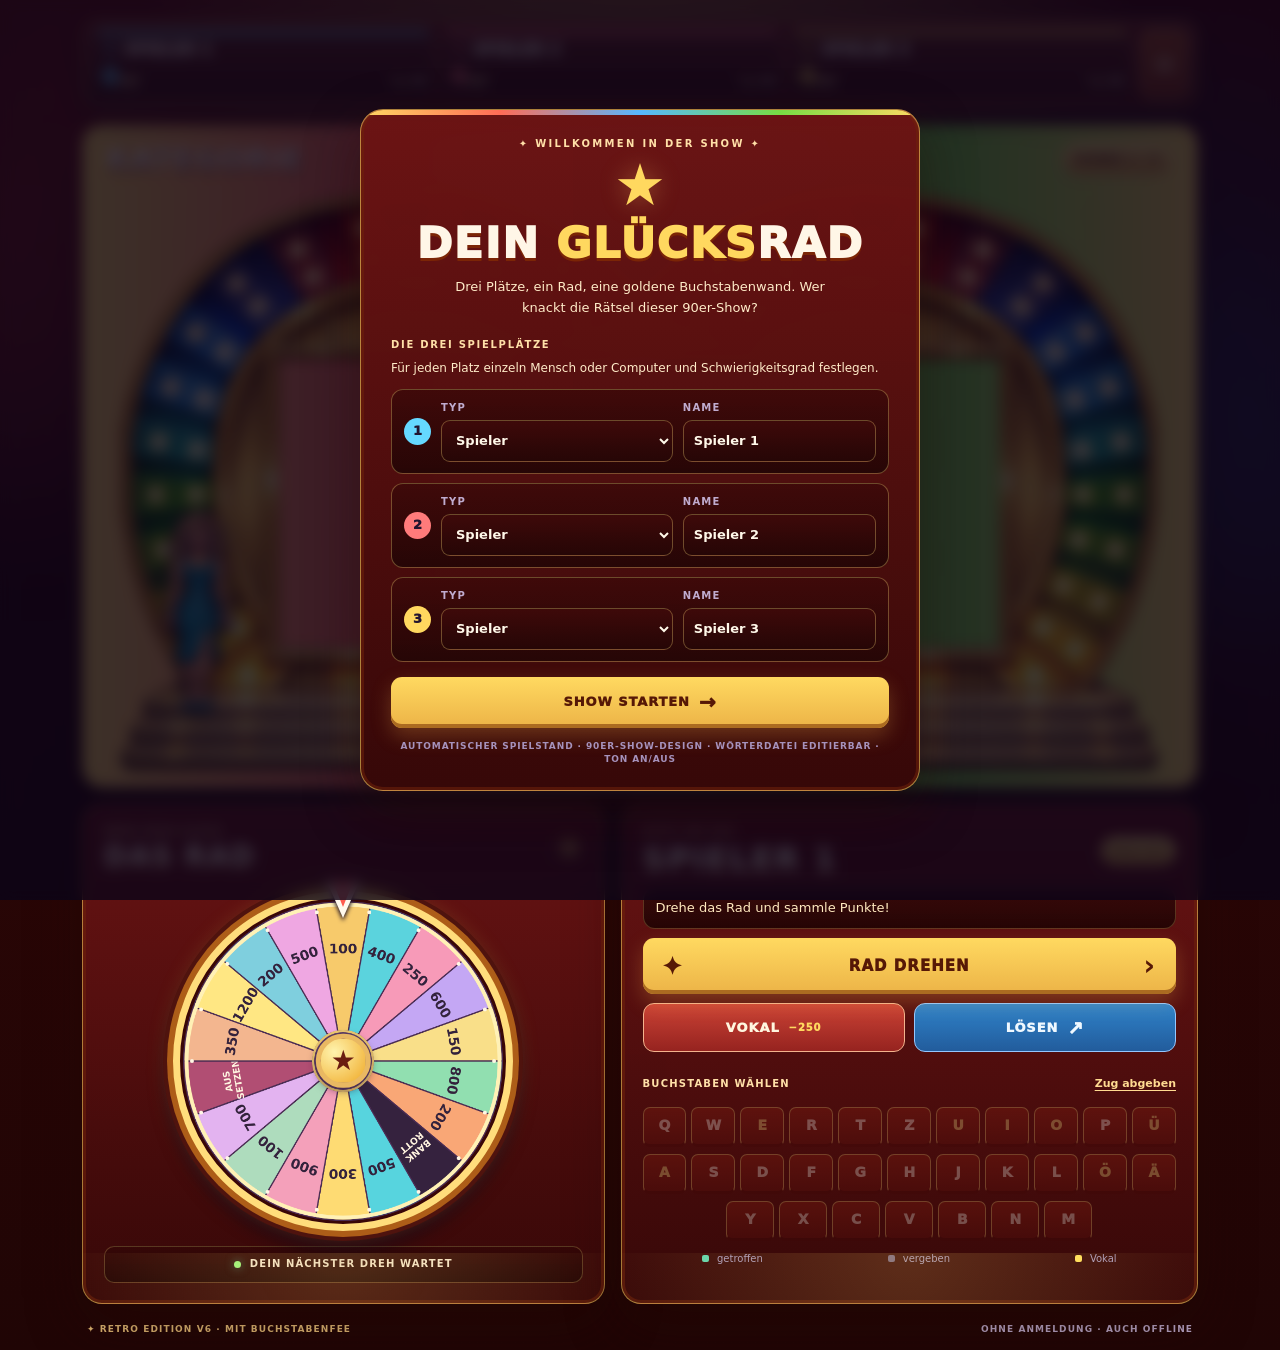
==== index.html @ 429d60aa "Initial commit" ====
<!doctype html>
<html lang="de">
<head>
  <meta charset="utf-8">
  <meta name="viewport" content="width=device-width, initial-scale=1, viewport-fit=cover">
  <meta name="theme-color" content="#490c0a">
  <meta name="description" content="Ein mobilfreundliches Retro-Glücksrad für drei Spieler – lokal oder gegen den Computer, komplett offline spielbar.">
  <title>Glücksrad – Retro Edition v6</title>
  <link rel="stylesheet" href="styles.css">
</head>
<body>
  <div class="background-art" aria-hidden="true"><i></i><i></i><i></i></div>
  <div class="app-shell">
    <main>
      <div class="scoreboard-bar" id="scoreboardBar">
        <section class="scoreboard" aria-label="Spielstand">
          <article class="player-card player-cyan" id="playerCard0">
            <div class="player-identity"><svg class="player-kind-icon icon-human" viewBox="0 0 24 24" fill="none" stroke="currentColor" stroke-width="2" stroke-linecap="round" stroke-linejoin="round" aria-hidden="true"><circle cx="12" cy="7" r="3.5"/><path d="M5 21v-2a7 7 0 0 1 14 0v2"/></svg><svg class="player-kind-icon icon-cpu" viewBox="0 0 24 24" fill="none" stroke="currentColor" stroke-width="2" stroke-linecap="round" stroke-linejoin="round" aria-hidden="true"><rect x="3" y="4" width="18" height="14" rx="2"/><path d="M8 22h8M12 18v4"/></svg><span class="player-name" id="playerName0">SPIELER 1</span></div>
            <div class="player-metrics"><div class="player-score" title="Gesamtpunkte"><span id="playerScore0">0</span><small>PKT</small></div><div class="player-bank" title="Rundentopf"><span class="bank-label">Topf</span><strong id="playerBank0">0</strong></div></div>
          </article>
          <article class="player-card player-pink" id="playerCard1">
            <div class="player-identity"><svg class="player-kind-icon icon-human" viewBox="0 0 24 24" fill="none" stroke="currentColor" stroke-width="2" stroke-linecap="round" stroke-linejoin="round" aria-hidden="true"><circle cx="12" cy="7" r="3.5"/><path d="M5 21v-2a7 7 0 0 1 14 0v2"/></svg><svg class="player-kind-icon icon-cpu" viewBox="0 0 24 24" fill="none" stroke="currentColor" stroke-width="2" stroke-linecap="round" stroke-linejoin="round" aria-hidden="true"><rect x="3" y="4" width="18" height="14" rx="2"/><path d="M8 22h8M12 18v4"/></svg><span class="player-name" id="playerName1">SPIELER 2</span></div>
            <div class="player-metrics"><div class="player-score" title="Gesamtpunkte"><span id="playerScore1">0</span><small>PKT</small></div><div class="player-bank" title="Rundentopf"><span class="bank-label">Topf</span><strong id="playerBank1">0</strong></div></div>
          </article>
          <article class="player-card player-yellow" id="playerCard2">
            <div class="player-identity"><svg class="player-kind-icon icon-human" viewBox="0 0 24 24" fill="none" stroke="currentColor" stroke-width="2" stroke-linecap="round" stroke-linejoin="round" aria-hidden="true"><circle cx="12" cy="7" r="3.5"/><path d="M5 21v-2a7 7 0 0 1 14 0v2"/></svg><svg class="player-kind-icon icon-cpu" viewBox="0 0 24 24" fill="none" stroke="currentColor" stroke-width="2" stroke-linecap="round" stroke-linejoin="round" aria-hidden="true"><rect x="3" y="4" width="18" height="14" rx="2"/><path d="M8 22h8M12 18v4"/></svg><span class="player-name" id="playerName2">SPIELER 3</span></div>
            <div class="player-metrics"><div class="player-score" title="Gesamtpunkte"><span id="playerScore2">0</span><small>PKT</small></div><div class="player-bank" title="Rundentopf"><span class="bank-label">Topf</span><strong id="playerBank2">0</strong></div></div>
          </article>
        </section>
        <div class="score-menu" id="scoreMenu">
          <button type="button" class="score-menu-toggle" id="scoreMenuBtn" aria-haspopup="true" aria-label="Spielmenü öffnen" aria-expanded="false" aria-controls="showMenuPanel" title="Spielmenü"><svg viewBox="0 0 24 24" fill="none" stroke="currentColor" stroke-width="2.2" stroke-linecap="round" stroke-linejoin="round" aria-hidden="true"><path d="M4 6h16M4 12h16M4 18h16"/></svg></button>
          <div class="show-menu-panel" id="showMenuPanel" aria-label="Spieloptionen" hidden>
            <div class="show-menu-heading">SHOW-OPTIONEN</div>
            <button type="button" class="show-menu-action" id="soundBtn" aria-label="Ton ausschalten" aria-pressed="true">
              <svg class="sound-on" viewBox="0 0 24 24" fill="none" stroke="currentColor" stroke-width="1.8" stroke-linecap="round" stroke-linejoin="round" aria-hidden="true"><path d="M11 5 6 9H3v6h3l5 4V5Z"/><path d="M15.5 8.5a5 5 0 0 1 0 7"/><path d="M18.5 5.5a9 9 0 0 1 0 13"/></svg>
              <svg class="sound-off" viewBox="0 0 24 24" fill="none" stroke="currentColor" stroke-width="1.8" stroke-linecap="round" stroke-linejoin="round" aria-hidden="true"><path d="M11 5 6 9H3v6h3l5 4V5Z"/><path d="m16 9 5 6m0-6-5 6"/></svg>
              <span id="soundMenuText">TON AN</span>
            </button>
            <button type="button" class="show-menu-action" id="helpBtn"><svg viewBox="0 0 24 24" fill="none" stroke="currentColor" stroke-width="1.9" stroke-linecap="round" stroke-linejoin="round" aria-hidden="true"><circle cx="12" cy="12" r="9"/><path d="M9.5 9a2.6 2.6 0 0 1 5 1c0 2-2.5 2-2.5 4"/><path d="M12 17h.01"/></svg><span>SPIELREGELN</span></button>
            <button type="button" class="show-menu-action" id="newGameBtn"><svg viewBox="0 0 24 24" fill="none" stroke="currentColor" stroke-width="2" stroke-linecap="round" stroke-linejoin="round" aria-hidden="true"><path d="M3 11a9 9 0 1 1 2 6"/><path d="M3 4v7h7"/></svg><span>SHOW-MENÜ</span></button>
          </div>
        </div>
      </div>
      <section class="board-card" aria-labelledby="boardHeading">
        <div class="board-header"><h1 id="boardHeading">KATEGORIE</h1><div class="round-pill" id="roundLabel">RUNDE 1 / 5</div></div>
        <div class="puzzle-board" id="puzzleBoard" aria-label="Rätselbrett"><div class="board-placeholder" aria-hidden="true">? ? ? &nbsp; ? ? ? ?</div><div class="fee-character" id="feeCharacter" aria-hidden="true"><span class="fee-sprite" id="feeSprite"></span></div></div>
      </section>

      <div class="game-columns">
        <section class="wheel-card" aria-labelledby="wheelHeading">
          <div class="section-heading"><div><div class="tiny-label">DREH DEIN GLÜCK</div><h2 id="wheelHeading">DAS RAD</h2></div><div class="glow-mark" aria-hidden="true">✳</div></div>
          <div class="wheel-stage">
            <div class="wheel-pointer" aria-hidden="true"></div>
            <div class="wheel-disc" id="wheelDisc"><canvas id="wheelCanvas" width="600" height="600" aria-label="Glücksrad mit Punktwerten sowie Bankrott und Aussetzen"></canvas></div>
            <div class="wheel-center" aria-hidden="true"><span>★</span></div>
          </div>
          <div class="wheel-foot"><span class="wheel-status-dot"></span><span id="wheelText">DEIN NÄCHSTER DREH WARTET</span></div>
        </section>

        <section class="controls-card" aria-labelledby="currentPlayerHeading">
          <div class="turn-title-row"><div><div class="tiny-label" id="turnEyebrow">JETZT AM ZUG</div><h2 id="currentPlayerHeading">SPIELER 1</h2></div><div class="turn-badge" id="turnBadge">DEIN ZUG</div></div>
          <p class="status-line" id="statusLine" role="status" aria-live="polite">Drehe das Rad und sammle Punkte!</p>
          <div class="actions">
            <button type="button" class="button button-spin" id="spinBtn"><span class="button-symbol" aria-hidden="true">✦</span><span>RAD DREHEN</span><span class="button-chevron" aria-hidden="true">›</span></button>
            <div class="action-secondary"><button type="button" class="button button-vowel" id="vowelBtn">VOKAL <span>−250</span></button><button type="button" class="button button-solve" id="solveBtn">LÖSEN <span aria-hidden="true">↗</span></button></div>
          </div>
          <div class="keyboard-header"><span id="keyboardPrompt">BUCHSTABEN WÄHLEN</span><button type="button" id="passBtn" class="pass-button">Zug abgeben</button></div>
          <div class="keyboard" id="keyboard" aria-label="Buchstabentastatur"></div>
          <div class="keyboard-legend"><span><b class="legend-dot hit-dot"></b> getroffen</span><span><b class="legend-dot miss-dot"></b> vergeben</span><span><b class="legend-dot vowel-dot"></b> Vokal</span></div>
        </section>
      </div>
    </main>
    <footer class="footer"><span>✦ RETRO EDITION V6 · MIT BUCHSTABENFEE</span><span id="saveStatus">OHNE ANMELDUNG · AUCH OFFLINE</span></footer>
  </div>

  <div class="overlay" id="setupOverlay" role="dialog" aria-modal="true" aria-labelledby="setupTitle">
    <div class="modal setup-modal">
      <button type="button" class="modal-close" id="setupClose" aria-label="Spielauswahl schließen" hidden>×</button>
      <div class="modal-topline">✦ WILLKOMMEN IN DER SHOW ✦</div>
      <div class="modal-hero" aria-hidden="true">★</div>
      <h2 class="modal-heading" id="setupTitle">DEIN <em>GLÜCKS</em>RAD</h2>
      <p class="modal-description">Drei Plätze, ein Rad, eine goldene Buchstabenwand. Wer knackt die Rätsel dieser 90er-Show?</p>
      <div class="resume-panel" id="resumePanel" hidden>
        <div class="resume-title"><span aria-hidden="true">&#10022;</span> GESPEICHERTE SHOW</div>
        <p class="resume-summary" id="resumeSummary"></p>
        <button type="button" class="button resume-button" id="resumeBtn">SHOW FORTSETZEN <span aria-hidden="true">&#8594;</span></button>
      </div>
      <div class="field-title config-title">DIE DREI SPIELPL&Auml;TZE</div>
      <p class="config-hint">F&uuml;r jeden Platz einzeln Mensch oder Computer und Schwierigkeitsgrad festlegen.</p>
      <div class="player-config-list">
        <div class="player-config-row player-config-cyan">
          <span class="config-player-number" aria-hidden="true">1</span>
          <div class="config-fields">
            <label for="type0">TYP
              <select id="type0" class="config-type" aria-label="Typ Spieler 1">
                <option value="human">Spieler</option>
                <option value="easy">Computer Leicht</option>
                <option value="medium">Computer Mittel</option>
                <option value="hard">Computer Schwer</option>
              </select>
            </label>
            <label for="name0">NAME
              <input id="name0" type="text" maxlength="14" value="Spieler 1" autocomplete="off" spellcheck="false" aria-label="Name Spieler 1">
            </label>
          </div>
        </div>
        <div class="player-config-row player-config-pink">
          <span class="config-player-number" aria-hidden="true">2</span>
          <div class="config-fields">
            <label for="type1">TYP
              <select id="type1" class="config-type" aria-label="Typ Spieler 2">
                <option value="human">Spieler</option>
                <option value="easy">Computer Leicht</option>
                <option value="medium">Computer Mittel</option>
                <option value="hard">Computer Schwer</option>
              </select>
            </label>
            <label for="name1">NAME
              <input id="name1" type="text" maxlength="14" value="Spieler 2" autocomplete="off" spellcheck="false" aria-label="Name Spieler 2">
            </label>
          </div>
        </div>
        <div class="player-config-row player-config-yellow">
          <span class="config-player-number" aria-hidden="true">3</span>
          <div class="config-fields">
            <label for="type2">TYP
              <select id="type2" class="config-type" aria-label="Typ Spieler 3">
                <option value="human">Spieler</option>
                <option value="easy">Computer Leicht</option>
                <option value="medium">Computer Mittel</option>
                <option value="hard">Computer Schwer</option>
              </select>
            </label>
            <label for="name2">NAME
              <input id="name2" type="text" maxlength="14" value="Spieler 3" autocomplete="off" spellcheck="false" aria-label="Name Spieler 3">
            </label>
          </div>
        </div>
      </div>
      <button type="button" class="button start-button" id="startBtn">SHOW STARTEN <span aria-hidden="true">→</span></button>
      <div class="modal-footnote">AUTOMATISCHER SPIELSTAND · 90ER-SHOW-DESIGN · WÖRTERDATEI EDITIERBAR · TON AN/AUS</div>
    </div>
  </div>

  <div class="overlay is-hidden" id="solveOverlay" role="dialog" aria-modal="true" aria-labelledby="solveHeading">
    <div class="modal narrow-modal"><button type="button" class="modal-close" id="solveClose" aria-label="Lösungseingabe schließen">×</button><div class="modal-topline">✦ DIE GROSSE CHANCE ✦</div><h2 class="modal-heading" id="solveHeading">RÄTSEL <em>LÖSEN</em></h2><p class="modal-description">Tippe den vollständigen Begriff ein. Ein falscher Versuch kostet dich deinen Zug.</p><form id="solveForm"><label class="answer-label" for="answerInput">DEINE LÖSUNG</label><input id="answerInput" type="text" placeholder="Deine Antwort ..." autocomplete="off" autocapitalize="characters" spellcheck="false" maxlength="100" required><button type="submit" class="button start-button">ANTWORT PRÜFEN <span aria-hidden="true">→</span></button></form></div>
  </div>

  <div class="overlay is-hidden" id="roundOverlay" role="dialog" aria-modal="true" aria-labelledby="roundResultTitle">
    <div class="modal result-modal"><div class="modal-topline" id="roundResultTopline">✦ RUNDE GESCHAFFT ✦</div><div class="result-trophy" aria-hidden="true">★</div><h2 class="modal-heading" id="roundResultTitle">GELÖST!</h2><p class="result-winner" id="resultWinner">SPIELER 1 GEWINNT</p><div class="result-answer-label">DIE LÖSUNG WAR</div><div class="result-answer" id="resultAnswer"></div><div class="result-points" id="resultPoints">+500 PUNKTE</div><div id="finalStandings" class="final-standings" hidden></div><button type="button" class="button start-button" id="nextRoundBtn">NÄCHSTE RUNDE <span aria-hidden="true">→</span></button></div>
  </div>

  <div class="overlay is-hidden" id="helpOverlay" role="dialog" aria-modal="true" aria-labelledby="helpHeading"><div class="modal help-modal"><button type="button" class="modal-close" id="helpClose" aria-label="Spielregeln schließen">×</button><div class="modal-topline">✦ SO FUNKTIONIERT'S ✦</div><h2 class="modal-heading" id="helpHeading">DIE <em>REGELN</em></h2>
    <ol class="rule-list"><li><strong>Rad drehen</strong><span>Der aktive Spieler dreht das Rad und wählt anschließend einen noch freien Konsonanten.</span></li><li><strong>Punkte kassieren</strong><span>Für jeden Treffer bekommst du den gedrehten Wert in deinen Rundentopf. Bei keinem Treffer ist der nächste Spieler dran.</span></li><li><strong>Vokale kaufen</strong><span>A, E, I, O, U, Ä, Ö und Ü kosten jeweils 250 Punkte aus deinem Rundentopf. Du brauchst dafür keinen Dreh.</span></li><li><strong>Auf das Rad achten</strong><span>Bei BANKROTT verlierst du deinen Rundentopf. Bei AUSSETZEN gibst du deinen Zug ab.</span></li><li><strong>Rätsel lösen</strong><span>Wer die Lösung richtig eingibt, gewinnt seinen Rundentopf und 500 Bonuspunkte. Nach fünf Runden gewinnt der höchste Gesamtstand.</span></li></ol>
    <div class="help-tip">Tipp: Am Handy funktioniert alles per Tippen. Am Computer kannst du Buchstaben auch über die Tastatur wählen.</div><button type="button" class="button start-button" id="helpDoneBtn">VERSTANDEN <span aria-hidden="true">✓</span></button>
  </div></div>
  <div id="confettiLayer" class="confetti-layer" aria-hidden="true"></div>
  <div class="toast" id="toast" aria-live="polite" role="status"></div>
  <script src="woerter.js"></script>
  <script src="buchstabenfee.js"></script>
  <script src="spiel.js"></script>
</body>
</html>
---- styles.css ----
:root{color-scheme:dark;--night:#120c2a;--night2:#1c1239;--surface:#241842;--line:#594875;--cream:#fff7e9;--muted:#bcb1d3;--yellow:#ffe05d;--cyan:#55e6e5;--pink:#fa74ad;--mint:#6de3bb;--radius:20px;--shadow:0 24px 75px rgba(7,3,24,.38);font-family:system-ui,-apple-system,BlinkMacSystemFont,"Segoe UI",sans-serif}
*{box-sizing:border-box}html{scroll-behavior:smooth}body{margin:0;min-width:300px;min-height:100vh;min-height:100dvh;color:var(--cream);background:radial-gradient(ellipse at 50% -18%,#40215f 0,transparent 51%),linear-gradient(155deg,#171035 0%,#0e0925 100%);line-height:1.4}button,input{font:inherit}button{cursor:pointer;-webkit-tap-highlight-color:transparent;touch-action:manipulation}button:focus-visible,input:focus-visible{outline:3px solid var(--yellow);outline-offset:3px}button:disabled{cursor:not-allowed}button[hidden],div[hidden],label[hidden]{display:none!important}h1,h2,p{margin:0}.background-art{position:fixed;inset:0;overflow:hidden;z-index:-1;pointer-events:none}.background-art:before{content:"";position:absolute;inset:0;background-image:radial-gradient(rgba(250,224,128,.22) .8px,transparent .8px);background-size:28px 28px;mask-image:linear-gradient(180deg,black,transparent 75%);opacity:.43}.background-art i{position:absolute;display:block;border-radius:50%;filter:blur(85px);opacity:.12}.background-art i:nth-child(1){width:360px;height:360px;background:#fa74ad;top:120px;left:-150px}.background-art i:nth-child(2){width:340px;height:340px;background:#55e6e5;top:36%;right:-160px}.background-art i:nth-child(3){width:250px;height:250px;background:#ffe05d;top:85%;left:25%}
.app-shell{max-width:1160px;margin:0 auto;padding:20px 22px 15px}.site-header{display:flex;justify-content:space-between;align-items:center;gap:14px;margin-bottom:22px}.brand{display:flex;gap:11px;align-items:center;min-width:0}.brand-symbol{font-size:50px;line-height:1;color:var(--yellow);text-shadow:0 0 30px #ffe05d80;transform:rotate(-11deg)}.brand-name{font-weight:1000;font-family:Impact,"Arial Black",system-ui,sans-serif;font-stretch:condensed;font-size:clamp(26px,3.4vw,42px);line-height:.9;letter-spacing:.065em;white-space:nowrap;color:var(--cream);text-shadow:0 3px 0 #5b397d}.brand-name span:first-child{color:var(--yellow)}.brand-star{color:var(--pink);font:900 14px system-ui;vertical-align:top;margin-left:4px}.brand-sub{color:#c9a9e3;font-size:9px;font-weight:850;letter-spacing:.24em;margin-top:9px;white-space:nowrap}.header-actions{display:flex;align-items:center;gap:8px}.icon-button,.small-button{border:1px solid #675384;color:var(--cream);background:#291c48;border-radius:12px;min-height:42px;display:inline-flex;align-items:center;justify-content:center;font-size:19px;font-weight:900}.icon-button{width:42px}.icon-button svg{width:20px;height:20px}.sound-off{display:none}#soundBtn[aria-pressed="false"] .sound-on{display:none}#soundBtn[aria-pressed="false"] .sound-off{display:block}.small-button{padding:0 13px;gap:4px;font-size:13px}.icon-button:hover,.small-button:hover{background:#3a295d}.eyebrow-line{display:flex;align-items:center;justify-content:space-between;color:#cabbdd;font-size:10px;font-weight:800;letter-spacing:.18em;margin:0 2px 12px;gap:8px}.live-dot{display:inline-block;width:8px;height:8px;border-radius:50%;background:var(--mint);box-shadow:0 0 12px var(--mint);margin-right:8px}.scoreboard{display:grid;grid-template-columns:repeat(3,minmax(0,1fr));gap:12px;margin-bottom:16px}.player-card{--accent:var(--cyan);position:relative;border:1px solid #695981;background:linear-gradient(160deg,#302047,#241834);border-radius:17px;padding:14px 17px 12px;min-width:0;overflow:hidden;transition:border-color .2s,box-shadow .2s,transform .2s}.player-card:before{content:"";position:absolute;left:0;top:0;right:0;height:4px;background:var(--accent);opacity:.7}.player-cyan{--accent:var(--cyan)}.player-pink{--accent:var(--pink)}.player-yellow{--accent:var(--yellow)}.player-card.active{border-color:var(--accent);box-shadow:inset 0 0 0 1px color-mix(in srgb,var(--accent) 35%,transparent),0 0 22px color-mix(in srgb,var(--accent) 18%,transparent);background:linear-gradient(158deg,#35204f,#251837);transform:translateY(-2px)}.player-top{display:flex;align-items:center;gap:7px}.player-indicator{width:8px;height:8px;border-radius:50%;background:var(--accent);flex:none}.player-tag{color:var(--muted);font-size:9px;letter-spacing:.16em;font-weight:900}.turn-arrow{margin-left:auto;color:var(--accent);font-size:12px;opacity:0}.active .turn-arrow{opacity:1;animation:pointDown 1.2s infinite}.player-name{font-weight:900;letter-spacing:.025em;font-size:clamp(14px,1.8vw,18px);margin-top:9px;text-overflow:ellipsis;white-space:nowrap;overflow:hidden}.player-score{display:flex;align-items:baseline;gap:7px;font-weight:950;color:var(--accent);font-size:clamp(26px,3.4vw,38px);font-variant-numeric:tabular-nums;letter-spacing:-.06em;line-height:1.2;margin-top:2px}.player-score small{font-size:10px;letter-spacing:.12em;color:#c3b5cf}.player-bank{border-top:1px solid #564566;margin-top:7px;padding-top:8px;color:#c7bcd3;font-size:11px;display:flex;justify-content:space-between;gap:3px}.player-bank strong{color:var(--cream);font-variant-numeric:tabular-nums}
.board-card,.wheel-card,.controls-card{border:1px solid #66527f;background:linear-gradient(170deg,rgba(53,36,80,.97),rgba(30,20,56,.97));box-shadow:var(--shadow);border-radius:var(--radius)}.board-card{overflow:hidden;position:relative;padding:18px 24px 13px;margin-bottom:16px}.board-card:before{position:absolute;content:"";inset:0;border-radius:var(--radius);pointer-events:none;background:linear-gradient(90deg,rgba(232,113,182,.07),transparent 40%,rgba(74,230,239,.07))}.board-header{display:flex;align-items:flex-start;justify-content:space-between;gap:12px;position:relative}.tiny-label{color:#c2accf;font-size:9px;font-weight:900;letter-spacing:.2em}.board-header h1,.section-heading h2,.turn-title-row h2{font:900 clamp(21px,2.7vw,28px)/1.15 Impact,"Arial Black",system-ui,sans-serif;letter-spacing:.05em;margin-top:3px}.round-pill{background:#4d2e64;color:#ffe494;font-size:11px;font-weight:950;letter-spacing:.09em;border:1px solid #765080;padding:8px 12px;border-radius:25px;white-space:nowrap}.category-row{display:flex;align-items:center;gap:9px;margin-top:12px;color:#fff1bf;font-size:12px;letter-spacing:.13em;font-weight:900}.category-dot{color:var(--pink)}.puzzle-board{display:flex;justify-content:center;align-items:center;align-content:center;flex-wrap:wrap;gap:10px 12px;min-height:145px;padding:18px 4px 14px;position:relative}.word{display:inline-flex;gap:4px;align-items:center;flex-wrap:nowrap;max-width:100%}.tile{position:relative;width:var(--tile-size,clamp(24px,3.2vw,38px));height:clamp(37px,4.5vw,50px);display:flex;align-items:center;justify-content:center;border:2px solid #d1c6df;border-bottom:4px solid #b4a6c6;border-radius:5px;background:linear-gradient(150deg,#faf1dd,#dfd2de);box-shadow:inset 0 2px 4px #ffffffb9,0 4px 0 #493558;color:#1c1538;font-size:min(25px,calc(var(--tile-size,38px) * .68));font-weight:1000;line-height:1;overflow:hidden}.tile:not(.revealed){background:linear-gradient(145deg,#e0d2e0,#c7bbd7)}.tile:not(.revealed):after{content:"✦";color:#f6f0f4;opacity:.53;font-size:14px}.tile:not(.revealed) .tile-letter{opacity:0;position:absolute}.tile.revealed{border-color:#ffecac;background:linear-gradient(145deg,#fffbdf,#ffe6a1);box-shadow:inset 0 2px 4px #fff9e7,0 4px 0 #806035}.tile.just-revealed{animation:tileReveal .56s cubic-bezier(.15,.78,.2,1.12) both}.tile.static{width:auto;min-width:12px;background:transparent;color:#fff3d4;border:0;box-shadow:none;padding:0 2px}.board-placeholder{font-family:Impact,system-ui;font-size:30px;letter-spacing:.2em;color:#ffdf6b}.board-footer{position:relative;border-top:1px solid #624d78;padding:10px 1px 0;display:flex;justify-content:space-between;align-items:center;color:#bdb0cf;font-size:10px;letter-spacing:.1em;font-weight:800}.board-footer-star{color:var(--yellow);font-size:17px}
.game-columns{display:grid;grid-template-columns:.95fr 1.05fr;gap:16px;align-items:stretch}.wheel-card,.controls-card{min-width:0;padding:20px 21px}.section-heading,.turn-title-row{display:flex;align-items:center;justify-content:space-between;gap:10px}.glow-mark{color:#ffe066;font-size:31px;text-shadow:0 0 16px #ffe06673}.wheel-stage{--wheel-size:min(100%,340px);position:relative;width:var(--wheel-size);aspect-ratio:1;margin:18px auto 15px;filter:drop-shadow(0 11px 7px #06041875)}.wheel-disc{position:absolute;inset:0;border-radius:50%;border:7px solid #ffda73;background:#28183c;box-shadow:0 0 0 6px #7e507f,0 0 0 9px #302140,0 0 25px #f7ad6360,inset 0 0 18px #171025;will-change:transform;overflow:hidden}.wheel-disc canvas{display:block;width:100%;height:100%}.wheel-center{pointer-events:none;position:absolute;left:50%;top:50%;transform:translate(-50%,-50%);z-index:2;width:16%;aspect-ratio:1;border-radius:50%;border:5px solid #e9b862;background:radial-gradient(circle at 30% 30%,#fff1ad,#efad52 85%);box-shadow:0 3px 8px #28112d91;display:flex;align-items:center;justify-content:center;color:#572748;font-size:clamp(17px,2.8vw,28px)}.wheel-pointer{position:absolute;top:-9px;left:50%;transform:translateX(-50%);z-index:3;width:0;height:0;border-left:16px solid transparent;border-right:16px solid transparent;border-top:36px solid #fff8ed;filter:drop-shadow(0 3px 2px #1b0e22)}.wheel-pointer:before{content:"";position:absolute;top:-36px;left:-10px;border-left:10px solid transparent;border-right:10px solid transparent;border-top:25px solid var(--pink)}.wheel-foot{margin:13px auto 0;min-height:37px;border:1px solid #594a70;border-radius:10px;background:#1c1434;display:flex;align-items:center;justify-content:center;gap:9px;font-size:10px;font-weight:850;letter-spacing:.11em;color:#f4e3cc;text-align:center;padding:9px 8px}.wheel-status-dot{width:7px;height:7px;flex:none;border-radius:50%;background:var(--mint);box-shadow:0 0 10px #6de3bb82}.wheel-card.spinning .wheel-status-dot{background:var(--yellow);animation:pulse .5s infinite alternate}
.turn-title-row h2{color:var(--cream);font-size:clamp(24px,2.8vw,32px);max-width:100%;overflow:hidden;text-overflow:ellipsis;white-space:nowrap}.turn-badge{background:#354c5a;color:var(--cyan);border:1px solid #4e8590;border-radius:30px;font-size:9px;font-weight:900;white-space:nowrap;letter-spacing:.09em;padding:7px 9px}.turn-badge.cpu{background:#50334c;color:var(--pink);border-color:#7e4b70}.status-line{color:#dfd2e6;font-size:13px;min-height:42px;margin-top:10px;display:flex;align-items:center}.actions{display:grid;gap:9px;margin-top:9px}.button{min-height:49px;border:0;border-radius:11px;font-weight:950;font-size:13px;letter-spacing:.07em;transition:transform .12s ease,filter .12s ease,box-shadow .12s ease;display:inline-flex;align-items:center;justify-content:center;gap:9px}.button:hover:not(:disabled){filter:brightness(1.07);transform:translateY(-1px)}.button:active:not(:disabled){transform:translateY(2px)}.button:disabled{opacity:.35;filter:saturate(.4);box-shadow:none!important}.button-spin{position:relative;background:linear-gradient(115deg,#fce67b,#f4ad4c);color:#251730;box-shadow:inset 0 -4px 0 #c98138,0 5px 17px #e5b34e32;font-size:15px;min-height:56px}.button-symbol{position:absolute;left:19px;font-size:25px}.button-chevron{position:absolute;right:20px;font-size:28px;font-weight:700;line-height:1}.action-secondary{display:grid;grid-template-columns:1fr 1fr;gap:9px}.button-vowel{background:#4e345e;color:#fff0d8;border:1px solid #926d96}.button-vowel span{font-size:10px;color:var(--yellow)}.button-solve{background:#274e55;color:#95f6ec;border:1px solid #4e9291}.button-solve span{font-size:19px}.keyboard-header{display:flex;justify-content:space-between;align-items:center;gap:8px;margin:19px 0 10px;color:#c8b8d5;font-weight:850;letter-spacing:.12em;font-size:10px;min-height:23px}.pass-button{background:none;color:#bfb4d5;border:0;padding:5px 0;font-size:11px;text-decoration:underline;text-decoration-color:#776389;text-underline-offset:3px}.pass-button:hover:not(:disabled){color:var(--cream)}.pass-button:disabled{opacity:.28;text-decoration:none}.keyboard{display:flex;flex-direction:column;gap:7px}.keyboard-row{display:flex;justify-content:center;gap:5px}.key{flex:1;min-width:0;max-width:48px;min-height:40px;background:linear-gradient(#46325e,#38264f);border:1px solid #765989;border-bottom:3px solid #261735;border-radius:7px;color:#fcf7f3;font-size:14px;font-weight:950;transition:background .1s,transform .1s}.key:hover:not(:disabled){background:#745186}.key:active:not(:disabled){transform:translateY(2px);border-bottom-width:1px}.key:disabled{opacity:.29}.key.vowel{color:var(--yellow)}.key.used{opacity:1!important;background:#30233f;border-color:#4c3b60;color:#80718e;box-shadow:none}.key.hit{background:#245953;border-color:#3d9b85;color:#a6f6de}.key.miss{background:#352640;border-color:#54435a;color:#8e8096;text-decoration:line-through}.key.selectable{background:linear-gradient(#5c467b,#46315c);border-color:#b48ac4;box-shadow:0 0 12px #dd9cff17}.key.vowel.selectable{background:linear-gradient(#665338,#4e3943);border-color:#c79f5a;color:#ffe985}.keyboard-legend{display:flex;align-items:center;justify-content:space-around;gap:6px;margin-top:11px;color:#ab9bbd;font-size:10px}.legend-dot{display:inline-block;width:7px;height:7px;border-radius:2px;margin-right:5px}.hit-dot{background:#61d7b0}.miss-dot{background:#796785}.vowel-dot{background:#ffe05d}.footer{display:flex;justify-content:space-between;gap:10px;padding:19px 5px 0;color:#837392;letter-spacing:.12em;font-size:9px;font-weight:850}
.overlay{position:fixed;inset:0;z-index:30;background:rgba(10,5,25,.79);backdrop-filter:blur(7px);-webkit-backdrop-filter:blur(7px);display:flex;align-items:center;justify-content:center;padding:18px;overflow-y:auto;overscroll-behavior:contain}.overlay.is-hidden{display:none}.modal{position:relative;width:min(100%,540px);max-height:calc(100dvh - 36px);overflow-y:auto;background:linear-gradient(145deg,#36204c,#211633 76%);border:1px solid #926f9b;border-radius:23px;padding:27px 30px 25px;text-align:center;box-shadow:0 30px 100px #0009,0 0 0 6px #e7b16f12;animation:modalIn .25s ease-out}.modal:before{content:"";position:absolute;inset:0 0 auto;height:5px;background:linear-gradient(90deg,var(--cyan),var(--yellow),var(--pink));border-radius:22px 22px 0 0}.modal-close{position:absolute;top:15px;right:16px;width:35px;height:35px;border-radius:50%;border:1px solid #74547c;background:#422d50;color:#fff;font-size:24px;line-height:1}.modal-topline{font-size:10px;font-weight:900;letter-spacing:.23em;color:#f7badd}.modal-hero{font-size:58px;line-height:.95;color:var(--yellow);text-shadow:0 0 25px #efae5c65;margin:7px 0 4px}.modal-heading{font:1000 clamp(28px,7vw,43px)/1.08 Impact,"Arial Black",system-ui,sans-serif;letter-spacing:.035em;margin:7px 0 11px}.modal-heading em{font-style:normal;color:var(--yellow)}.modal-description{font-size:13px;color:#d2c0da;max-width:390px;margin:0 auto 19px;line-height:1.6}.field-title{color:#f3dcbf;font-size:10px;font-weight:900;letter-spacing:.17em;text-align:left;margin-bottom:9px}.mode-choice{display:grid;grid-template-columns:1fr 1fr;gap:10px}.choice{display:flex;align-items:center;flex-direction:column;gap:4px;min-height:92px;border:1px solid #675271;border-radius:12px;background:#291c3f;color:#ded0e5;padding:10px 4px;font-size:11px;font-weight:900;letter-spacing:.04em}.choice-icon{font-size:20px;letter-spacing:5px;color:#b2a0cf}.choice small{font-size:10px;font-weight:500;letter-spacing:0;color:#ac9abd}.choice.is-selected{border-color:var(--yellow);background:#40304a;box-shadow:inset 0 0 0 1px #e8c66c6a}.choice.is-selected .choice-icon{color:var(--yellow)}.names-heading{margin-top:17px}.player-inputs{display:grid;grid-template-columns:repeat(3,minmax(0,1fr));gap:8px}.player-inputs label{display:flex;flex-direction:column;gap:6px;text-align:left;color:#a998bf;font-size:9px;font-weight:900;letter-spacing:.11em;min-width:0}.player-inputs input,.narrow-modal input{width:100%;min-width:0;min-height:39px;border-radius:9px;border:1px solid #715982;padding:8px 10px;color:#fff7ed;background:#1b132b;outline:none;font-size:13px}.player-inputs input:focus,.narrow-modal input:focus{border-color:var(--yellow)}.player-inputs input:disabled{opacity:.5}.difficulty-section{margin-top:16px}.difficulty-choice{display:grid;grid-template-columns:repeat(3,1fr);gap:7px}.difficulty{min-height:38px;border:1px solid #675271;border-radius:9px;background:#281b3e;color:#cbb9d2;font-size:11px;font-weight:950;letter-spacing:.07em}.difficulty.is-selected{background:#715342;color:var(--yellow);border-color:var(--yellow)}.start-button{width:100%;background:linear-gradient(110deg,#ffeb8c,#f1b85f);color:#291b32;box-shadow:inset 0 -4px 0 #bb7a42;min-height:51px;margin-top:19px;font-size:13px}.start-button span{font-size:20px;line-height:1}.modal-footnote{margin-top:12px;color:#a692bc;font-size:9px;letter-spacing:.1em;font-weight:700}.narrow-modal{width:min(100%,450px)}.narrow-modal form{text-align:left}.answer-label{color:#f3dcbf;font-size:10px;font-weight:900;letter-spacing:.15em}.narrow-modal input{margin-top:8px;min-height:52px;font-size:17px;text-transform:uppercase}.result-modal{width:min(100%,510px)}.result-trophy{font-size:62px;color:var(--yellow);text-shadow:0 0 30px #e6b76496;animation:trophyIn .8s ease-out}.result-winner{color:var(--cyan);font-size:15px;font-weight:1000;letter-spacing:.11em;margin:12px 0 20px}.result-answer-label{font-size:10px;letter-spacing:.2em;color:#c4b1ce;font-weight:800}.result-answer{font-size:clamp(17px,4.3vw,25px);font-weight:950;letter-spacing:.035em;color:var(--cream);background:#20172e;border:1px solid #64516c;border-radius:11px;padding:14px 10px;margin-top:8px;overflow-wrap:anywhere}.result-points{color:var(--yellow);font-size:20px;font-weight:950;margin:17px 0 0}.final-standings{margin-top:16px;text-align:left;border:1px solid #6b5875;border-radius:12px;overflow:hidden}.standing-row{display:flex;justify-content:space-between;gap:8px;padding:8px 13px;background:#281b3c;font-size:13px;font-weight:800}.standing-row:nth-child(2){background:#332344}.standing-row strong{color:var(--yellow)}.help-modal{text-align:left;width:min(100%,500px)}.help-modal .modal-heading{text-align:center}.help-modal .modal-topline{text-align:center}.rule-list{padding:0;counter-reset:rules;list-style:none;display:grid;gap:13px;margin:19px 0}.rule-list li{counter-increment:rules;display:grid;grid-template-columns:27px 1fr;column-gap:11px}.rule-list li:before{content:counter(rules);display:flex;align-items:center;justify-content:center;grid-row:1/3;align-self:start;background:#f3cb69;color:#281a35;width:26px;height:26px;border-radius:50%;font-size:12px;font-weight:950}.rule-list strong{font-size:13px;color:var(--cream)}.rule-list span{font-size:12px;color:#c5b7d2;line-height:1.5}.help-tip{border-left:3px solid var(--cyan);background:#293049;padding:10px 13px;color:#c5ebed;font-size:12px;line-height:1.5}.toast{position:fixed;left:50%;bottom:calc(20px + env(safe-area-inset-bottom));transform:translate(-50%,24px);z-index:60;max-width:min(90vw,420px);background:#ffebaa;color:#251735;box-shadow:0 12px 35px #0008;border-radius:12px;padding:10px 17px;font-weight:900;font-size:13px;text-align:center;opacity:0;pointer-events:none;transition:opacity .2s,transform .2s}.toast.show{transform:translate(-50%,0);opacity:1}.confetti-layer{position:fixed;inset:0;z-index:40;pointer-events:none;overflow:hidden}.confetti-bit{position:absolute;top:-30px;width:9px;height:15px;border-radius:2px;animation:confettiDrop var(--dur) linear forwards;opacity:0}
@keyframes pointDown{50%{transform:translateY(4px)}}@keyframes pulse{to{opacity:.3;transform:scale(.8)}}@keyframes tileReveal{0%{transform:rotateY(88deg) scale(.65);filter:brightness(1.8)}60%{transform:rotateY(-15deg) scale(1.09)}100%{transform:rotateY(0) scale(1);filter:brightness(1)}}@keyframes modalIn{from{opacity:0;transform:translateY(18px) scale(.96)}to{opacity:1;transform:translateY(0) scale(1)}}@keyframes trophyIn{0%{transform:scale(.3) rotate(-40deg);opacity:0}65%{transform:scale(1.22) rotate(8deg)}100%{transform:scale(1) rotate(0);opacity:1}}@keyframes confettiDrop{0%{transform:translate3d(0,-15vh,0) rotate(0);opacity:1}95%{opacity:1}100%{transform:translate3d(var(--drift),110vh,0) rotate(var(--turn));opacity:0}}
@media(max-width:760px){.app-shell{padding:14px 14px 20px}.game-columns{grid-template-columns:1fr}.wheel-card,.controls-card{padding:17px}.wheel-stage{--wheel-size:min(68vw,280px);margin:12px auto}.wheel-card{display:grid;grid-template-columns:1fr auto;align-items:center;column-gap:12px}.wheel-card .section-heading{grid-column:1/-1}.wheel-card .wheel-stage{grid-column:1/-1}.wheel-card .wheel-foot{grid-column:1/-1;width:100%}.puzzle-board{min-height:138px}.scoreboard{gap:8px}.player-card{padding:12px 12px 10px}.board-card{padding:16px}.footer{flex-wrap:wrap}}
@media(max-width:440px){.app-shell{padding:12px 11px 18px}.site-header{margin-bottom:17px}.brand-symbol{font-size:36px}.brand{gap:7px}.brand-name{font-size:clamp(25px,7.1vw,31px)}.brand-sub{letter-spacing:.09em;font-size:8px;margin-top:6px}.icon-button{width:35px;min-height:35px}.icon-button svg{width:17px;height:17px}.small-button{font-size:12px;min-height:35px;padding:0 8px}.header-actions{gap:5px}.eyebrow-line{font-size:8px;letter-spacing:.09em}.scoreboard{gap:6px;margin-bottom:11px}.player-card{padding:12px 8px 9px;border-radius:12px}.player-indicator{width:6px;height:6px}.player-tag{font-size:8px;letter-spacing:.065em}.player-top{gap:4px}.player-name{font-size:13px;margin-top:7px}.player-score{font-size:26px}.player-score small{font-size:8px}.player-bank{font-size:9px;margin-top:6px;padding-top:7px}.board-card{padding:14px 12px 12px;margin-bottom:11px;border-radius:16px}.board-header h1{font-size:21px}.round-pill{font-size:9px;padding:6px 8px}.category-row{margin-top:10px;font-size:11px}.puzzle-board{gap:9px 8px;min-height:125px;padding:15px 0 12px}.word{gap:3px}.tile{width:var(--tile-size,clamp(19px,6.4vw,27px));height:clamp(31px,8vw,37px);font-size:min(17px,calc(var(--tile-size,27px) * .68));border-width:1px;border-bottom-width:3px;border-radius:4px}.tile.static{min-width:8px;padding:0}.board-footer{font-size:9px}.game-columns{gap:11px}.wheel-card,.controls-card{border-radius:16px;padding:14px}.section-heading h2,.turn-title-row h2{font-size:25px}.wheel-card .wheel-stage{--wheel-size:min(60vw,244px);margin:9px auto}.wheel-foot{margin-top:6px;font-size:9px;min-height:32px}.controls-card .status-line{font-size:12px;min-height:30px}.keyboard-header{margin-top:16px}.key{min-height:41px;font-size:13px}.keyboard-row{gap:3px}.keyboard{gap:6px}.keyboard-legend{font-size:9px}.footer{font-size:8px;padding-top:15px}.modal{padding:22px 19px 19px}.modal-hero{font-size:49px}.modal-description{font-size:12px}.choice{font-size:10px}.player-inputs{gap:6px}.player-inputs input{padding:6px;font-size:12px}.modal-footnote{font-size:8px}}
@media(max-width:345px){.brand-name{font-size:22px}.brand-sub{font-size:7px}.brand-symbol{font-size:31px}.eyebrow-line{letter-spacing:0;font-size:8px}.player-name{font-size:12px}.player-score{font-size:24px}.tile{width:var(--tile-size,19px);height:30px}.word{gap:2px}.turn-badge{font-size:8px}.key{font-size:12px}.modal-heading{font-size:28px}.modal-topline{letter-spacing:.11em}}
@media(prefers-reduced-motion:reduce){*,*:before,*:after{scroll-behavior:auto!important;animation-duration:.01ms!important;animation-iteration-count:1!important;transition-duration:.01ms!important}}
@media(max-width:360px){
  .site-header{gap:5px}
  .brand{gap:5px}
  .brand-symbol{font-size:24px}
  .brand-name{font-size:19px;letter-spacing:.02em}
  .brand-star{display:none}
  .brand-sub{font-size:6px;letter-spacing:.045em;margin-top:5px}
  .header-actions{gap:3px}
  .icon-button{width:30px;min-height:32px;font-size:17px}
  .small-button{min-height:32px;padding:0 6px;font-size:10px}
  .board-header{flex-wrap:wrap;gap:5px}
  .board-header h1{font-size:20px}
  .board-header .round-pill{margin-left:auto;font-size:9px;padding:5px 8px}
}

/* V2: alle drei Spielerplaetze unabhaengig konfigurierbar, mobil optimiert. */
.setup-modal{width:min(100%,560px)}
.config-title{margin:0 0 7px}
.config-hint{text-align:left;margin:0 0 12px;font-size:12px;color:#cdbedb;line-height:1.5}
.player-config-list{display:grid;gap:9px}
.player-config-row{--config-accent:var(--cyan);display:grid;grid-template-columns:26px minmax(0,1fr);align-items:center;gap:11px;border:1px solid #665275;border-radius:12px;background:#261b3b;padding:11px 12px;min-width:0}
.player-config-pink{--config-accent:var(--pink)}
.player-config-yellow{--config-accent:var(--yellow)}
.config-player-number{width:27px;height:27px;display:flex;justify-content:center;align-items:center;border-radius:50%;background:var(--config-accent);color:#22142f;font-weight:1000;font-size:13px}
.config-fields{display:grid;grid-template-columns:minmax(0,1.2fr) minmax(0,1fr);gap:10px;min-width:0}
.config-fields label{display:flex;flex-direction:column;gap:5px;text-align:left;color:#c0accf;font-size:10px;font-weight:900;letter-spacing:.12em;min-width:0}
.config-fields select,.config-fields input{width:100%;min-width:0;min-height:42px;border:1px solid #806b90;border-radius:9px;padding:8px 10px;color:var(--cream);background:#1b132b;outline:none;font:600 13px system-ui,sans-serif;letter-spacing:normal}
.config-fields select{cursor:pointer;padding-right:6px}
.config-fields select:focus-visible,.config-fields input:focus-visible{outline:3px solid var(--yellow);outline-offset:2px;border-color:var(--yellow)}
.resume-panel{margin-top:16px;border:1px solid #73d5c3;border-radius:13px;background:linear-gradient(130deg,#20434b,#292344);padding:13px;text-align:left}
.resume-title{color:#b6fff1;letter-spacing:.12em;font-size:10px;font-weight:950}
.resume-title span{color:var(--yellow)}
.resume-summary{margin:7px 0 0;color:#e0e9e6;font-size:12px;line-height:1.5;overflow-wrap:anywhere}
.resume-button{width:100%;margin-top:12px;min-height:49px;border:1px solid #88ead3;border-radius:10px;background:linear-gradient(110deg,#87eacb,#55d6d0);box-shadow:inset 0 -3px #318c86;color:#142d3d;font-size:13px;font-weight:950;letter-spacing:.04em}
.resume-button span{font-size:19px}
.setup-modal .start-button{margin-top:15px}
.setup-modal .resume-panel:not([hidden]) ~ .start-button{background:#483652;color:#fff1d4;box-shadow:none;border:1px solid #806888;min-height:44px}
#saveStatus{color:#b7a6c7}
@media(max-width:440px){.setup-modal{padding:20px 16px 17px}.setup-modal .modal-hero{font-size:36px;margin:2px 0}.setup-modal .modal-heading{font-size:30px;margin:4px 0 8px}.setup-modal .modal-description{margin-bottom:12px}.player-config-row{padding:8px 9px;gap:9px}.config-fields{gap:7px}.config-fields select,.config-fields input{min-height:39px;padding:7px 6px;font-size:12px}.config-hint{font-size:11px;margin-bottom:10px}.player-config-list{gap:7px}.setup-modal .start-button{margin-top:12px}}
@media(max-width:345px){.player-config-row{grid-template-columns:22px minmax(0,1fr);gap:8px}.config-player-number{width:22px;height:22px;font-size:11px}.config-fields{grid-template-columns:1fr;gap:6px}.config-fields label{gap:3px}.config-fields input,.config-fields select{min-height:37px}.setup-modal .modal-topline{font-size:9px}}
@media(max-width:345px){
  .setup-modal .modal-heading{font-size:24px;letter-spacing:0}
  .setup-modal .modal-hero{font-size:29px}
  .setup-modal .modal-description{font-size:11px;line-height:1.4;margin-bottom:10px}
  .config-fields{grid-template-columns:minmax(0,1.45fr) minmax(0,1fr);gap:6px}
  .config-fields label{font-size:9px}
  .config-fields select{font-size:10px;padding-left:4px;padding-right:1px}
  .config-fields input{font-size:11px;padding-left:5px;padding-right:3px}
  .player-config-row{padding:7px 8px}
}

.setup-modal .resume-panel:not([hidden]) + .config-title{margin-top:17px}

/* V3: 90er-TV-Show-Look mit Buchstabenwand-Hintergrund */
:root{
  --night:#2c0808;
  --night2:#4e1010;
  --surface:#551313;
  --line:#e1a840;
  --cream:#fff8ea;
  --muted:#e9c98a;
  --yellow:#ffd85f;
  --cyan:#65d8ff;
  --pink:#ff7b7b;
  --mint:#9cf57d;
  --shadow:0 20px 55px rgba(35,8,2,.42);
}
body{
  background:
    radial-gradient(circle at 50% -15%, rgba(255,212,105,.55) 0, rgba(255,212,105,0) 32%),
    radial-gradient(circle at 10% 10%, rgba(232,53,44,.25) 0, rgba(232,53,44,0) 28%),
    radial-gradient(circle at 90% 25%, rgba(19,97,193,.28) 0, rgba(19,97,193,0) 22%),
    linear-gradient(180deg, #4a0909 0%, #2f0606 38%, #200505 100%);
}
.background-art:before{
  background-image:radial-gradient(rgba(255,224,122,.4) 1px, transparent 1px);
  background-size:20px 20px;
  opacity:.34;
}
.background-art i:nth-child(1){background:#ff3d3d;opacity:.16}
.background-art i:nth-child(2){background:#2d8cff;opacity:.14}
.background-art i:nth-child(3){background:#ffcf48;opacity:.12}
.site-header{padding:10px 14px;border:1px solid rgba(255,216,95,.5);border-radius:24px;background:linear-gradient(180deg,rgba(98,17,17,.92),rgba(58,9,9,.92));box-shadow:var(--shadow), inset 0 1px 0 rgba(255,241,203,.3)}
.brand-symbol{color:#ffe078;text-shadow:0 0 18px rgba(255,224,120,.8);transform:rotate(-8deg)}
.brand-name{color:#fff7df;text-shadow:0 4px 0 #7a2407, 0 0 18px rgba(255,214,98,.24)}
.brand-name span:first-child{color:#ffd964}
.brand-star{color:#ff6b6b}
.brand-sub{color:#ffdca0}
.icon-button,.small-button{border:1px solid #efc56a;background:linear-gradient(180deg,#8e2212,#65110d);color:#fff5df;box-shadow:inset 0 -2px 0 rgba(71,8,6,.8)}
.icon-button:hover,.small-button:hover{background:linear-gradient(180deg,#aa2b17,#7f1711)}
.eyebrow-line{color:#ffd791}
.scoreboard{margin-bottom:18px}
.player-card{
  background:linear-gradient(180deg, rgba(105,24,24,.95), rgba(71,12,12,.96));
  border:1px solid rgba(255,219,121,.46);
  box-shadow:var(--shadow), inset 0 1px 0 rgba(255,240,200,.16);
}
.player-card:before{height:5px;opacity:1;box-shadow:0 0 18px color-mix(in srgb,var(--accent) 35%, transparent)}
.player-card.active{background:linear-gradient(180deg, rgba(126,31,31,.97), rgba(77,14,14,.98));box-shadow:var(--shadow), inset 0 0 0 1px rgba(255,235,166,.26), 0 0 22px color-mix(in srgb,var(--accent) 20%, transparent)}
.player-tag,.player-bank{color:#f0d1a6}
.player-bank{border-top-color:rgba(255,224,166,.16)}
.board-card,.wheel-card,.controls-card,.modal{
  border:1px solid rgba(255,216,95,.55);
  background:linear-gradient(180deg,rgba(107,20,20,.97),rgba(56,8,8,.98));
  box-shadow:var(--shadow), inset 0 1px 0 rgba(255,239,190,.14), inset 0 0 0 3px rgba(111,34,10,.55);
}
.board-card:before,.modal:before{background:linear-gradient(90deg,#ffd964,#ff6c57,#57b8ff,#77dd44,#ffd964)}
.wheel-card,.controls-card{position:relative;overflow:hidden}
.wheel-card:after,.controls-card:after{
  content:"";position:absolute;inset:auto -20% -35% -20%;height:45%;
  background:radial-gradient(circle at 50% 0, rgba(255,213,102,.18), rgba(255,213,102,0) 70%);
  pointer-events:none;
}
.tiny-label,.board-footer,.player-score small,.keyboard-header,.modal-topline,.field-title,.resume-title,.answer-label,.result-answer-label{color:#ffe0a8}
.board-header h1,.section-heading h2,.turn-title-row h2,.modal-heading{color:#fff6e7;text-shadow:0 3px 0 #7b2506}
.round-pill,.turn-badge,.turn-badge.cpu{
  background:linear-gradient(180deg,#ffde77,#e1a93b);
  color:#4c1604;border-color:#f8e0a1;box-shadow:inset 0 -2px 0 rgba(116,58,9,.45)
}
.turn-badge.cpu{background:linear-gradient(180deg,#ffb566,#df7d37)}
.category-row{
  margin-top:14px;justify-content:center;min-height:36px;border-radius:999px;
  background:linear-gradient(180deg,rgba(255,226,144,.22),rgba(255,226,144,.08));
  border:1px solid rgba(255,219,121,.34);padding:8px 16px;color:#fff1bf;text-shadow:0 1px 0 #5f2407;
}
.category-dot{color:#ffd55b}
.puzzle-board{
  min-height:clamp(220px,34vw,410px);
  aspect-ratio:1400 / 768;
  width:100%;
  margin-top:14px;
  padding:20% 15% 18%;
  gap:10px 10px;
  background-image:
    linear-gradient(180deg, rgba(0,0,0,.16), rgba(0,0,0,.08)),
    url('buchstabenwand.png');
  background-repeat:no-repeat;
  background-size:contain;
  background-position:center center;
  align-content:center;
}
.word{gap:5px}
.tile{
  border:1px solid #efce75;
  border-bottom-width:4px;
  border-radius:6px;
  background:linear-gradient(180deg,#295535,#183821);
  box-shadow:inset 0 1px 0 rgba(255,255,255,.13),0 3px 0 #08200f,0 0 0 1px rgba(255,228,138,.18);
  color:#fff9e8;
  text-shadow:0 1px 0 rgba(0,0,0,.4);
}
.tile:not(.revealed){background:linear-gradient(180deg,#214129,#132818)}
.tile:not(.revealed):after{content:"";position:absolute;inset:0;background:linear-gradient(180deg,rgba(255,255,255,.06),rgba(255,255,255,0));opacity:1}
.tile.revealed{
  border-color:#ffe190;
  background:linear-gradient(180deg,#2e6f3a,#1e4c2b);
  box-shadow:inset 0 1px 0 rgba(255,255,255,.18),0 3px 0 #0a2812,0 0 12px rgba(255,240,156,.14);
}
.tile.revealed .tile-letter,.tile.revealed{color:#fffef4}
.tile.static-tile{min-width:var(--tile-size,clamp(24px,3.2vw,38px));padding:0}
.board-placeholder{color:#ffe485;text-shadow:0 2px 0 #7d2506}
.board-footer{border-top-color:rgba(255,219,121,.2)}
.wheel-disc{border-color:#ffdd7c;box-shadow:0 0 0 6px #ad5d18,0 0 0 10px #4f130e,0 0 25px rgba(255,193,77,.38),inset 0 0 18px #2f0606;background:#420909}
.wheel-center{color:#6b1d10;background:radial-gradient(circle at 30% 30%,#fff3ad,#f2b63e 82%)}
.wheel-pointer{border-top-color:#fff9ed}
.wheel-pointer:before{border-top-color:#ff5b4e}
.wheel-foot,.status-line,.help-tip,.result-answer,.final-standings .standing-row,.resume-panel{
  background:linear-gradient(180deg,rgba(54,8,8,.92),rgba(35,5,5,.95));
  border-color:rgba(255,219,121,.24);
}
.status-line{color:#ffe9bf;border:1px solid rgba(255,219,121,.22);border-radius:12px;padding:10px 12px;box-shadow:inset 0 1px 0 rgba(255,248,222,.06)}
.button-spin,.start-button{
  background:linear-gradient(180deg,#ffd960,#ecb347);
  color:#561806;
  box-shadow:inset 0 -4px 0 #ab6b21, 0 8px 20px rgba(255,184,76,.25);
}
.button-vowel{background:linear-gradient(180deg,#cb4336,#96231f);border:1px solid #f4b38d;color:#fff6df}
.button-solve{background:linear-gradient(180deg,#2f83ca,#225c9c);border:1px solid #94c7ff;color:#eff8ff}
.pass-button{color:#ffdb91;text-decoration-color:#ffdb91}
.key{
  background:linear-gradient(180deg,#8f2212,#5f120d);
  border:1px solid #e9c36d;
  border-bottom:3px solid #400706;
  color:#fff7ea;
}
.key:hover:not(:disabled){background:linear-gradient(180deg,#a62815,#78140f)}
.key.selectable{background:linear-gradient(180deg,#a02d19,#721510);border-color:#ffe18a;box-shadow:0 0 14px rgba(255,219,112,.22)}
.key.vowel{color:#ffe989}
.key.vowel.selectable{background:linear-gradient(180deg,#b86f1b,#8f4f12);border-color:#ffd57a}
.key.hit{background:linear-gradient(180deg,#287f46,#195c31);border-color:#99f0a4;color:#f5fff4}
.key.miss{background:linear-gradient(180deg,#533232,#3c2020);border-color:#8a6868;color:#d6b8b8}
.footer{color:#e1ba75}
.modal{background:linear-gradient(180deg,rgba(109,20,20,.98),rgba(55,8,8,.99));border-color:rgba(255,216,95,.58)}
.modal-close{border-color:#efc56a;background:linear-gradient(180deg,#8e2212,#65110d)}
.modal-description,.config-hint,.resume-summary,.rule-list span,.help-tip,.result-winner{color:#ffebc8}
.resume-panel{border-color:#ffd979}
.resume-button{background:linear-gradient(180deg,#ffd960,#ecb347);border-color:#ffe9a7;color:#5a1a06;box-shadow:inset 0 -3px 0 #ab6b21}
.player-config-row,.choice,.difficulty,.config-fields select,.config-fields input,.player-inputs input,.narrow-modal input{background:linear-gradient(180deg,rgba(63,10,10,.95),rgba(38,6,6,.98));border-color:rgba(255,219,121,.32);color:#fff8e9}
.difficulty.is-selected,.choice.is-selected{background:linear-gradient(180deg,#9e2d17,#6f130e);border-color:#ffe18a;color:#ffeec6}
.toast{background:#ffe49f;color:#5a1906}
@media(max-width:760px){
  .site-header{padding:9px 10px}
  .puzzle-board{min-height:clamp(200px,52vw,320px);padding:20% 14% 17%}
}
@media(max-width:440px){
  .site-header{border-radius:18px}
  .puzzle-board{margin-top:11px;gap:8px 7px;min-height:clamp(178px,56vw,250px);padding:19% 14% 17%}
  .tile.static-tile{min-width:var(--tile-size,clamp(19px,6.4vw,27px))}
  .category-row{padding:7px 10px;font-size:10px;letter-spacing:.09em}
}
@media(max-width:345px){
  .puzzle-board{min-height:170px;padding:18.5% 13.5% 16.5%}
}

/* V4: Buchstabenwand skaliert, ohne Overlay, neue Tile-Zustaende */
.puzzle-board{
  background-image:url('buchstabenwand.png');
  background-repeat:no-repeat;
  background-size:contain;
  background-position:center center;
}
.word.space-group{gap:0}
.tile{
  border:2px solid #d5aa46;
  border-bottom-width:4px;
  border-radius:4px;
  background:linear-gradient(180deg,#e6cf98 0%, #c4a365 100%);
  box-shadow:
    inset 0 1px 0 rgba(255,244,208,.85),
    0 3px 0 #6e5320,
    0 0 0 1px rgba(123,88,24,.25);
  color:#2d2314;
  text-shadow:none;
}
.tile:not(.revealed){background:linear-gradient(180deg,#edd9aa 0%, #c7a76a 100%)}
.tile:not(.revealed):after{
  content:"";
  position:absolute;
  inset:0;
  background:linear-gradient(180deg, rgba(255,255,255,.18), rgba(255,255,255,0) 45%);
}
.tile.revealed{
  border:1px solid #d7b257;
  border-bottom-width:3px;
  background:linear-gradient(180deg,#f9f3df 0%, #efe1bb 100%);
  box-shadow:
    inset 0 1px 0 rgba(255,255,255,.95),
    0 2px 0 #90743e,
    0 0 0 1px rgba(223,196,133,.35);
  color:#2d2314;
}
.tile.revealed .tile-letter,.tile.static-tile{color:#2d2314}
.tile.just-revealed{
  animation:tileReveal .56s cubic-bezier(.15,.78,.2,1.12) both, tileGlow 1s ease-out both;
  border-color:#ffe689;
  background:linear-gradient(180deg,#fff0ad 0%, #f1d157 100%);
  box-shadow:
    inset 0 1px 0 rgba(255,255,255,.95),
    0 2px 0 #9d7a1e,
    0 0 18px rgba(255,220,102,.9),
    0 0 34px rgba(255,220,102,.55);
}
.tile.static-tile{
  min-width:var(--tile-size,clamp(24px,3.2vw,38px));
  padding:0;
}
.tile.space-tile{
  min-width:calc(var(--tile-size,clamp(24px,3.2vw,38px)) * .72);
  width:calc(var(--tile-size,clamp(24px,3.2vw,38px)) * .72);
  border-color:transparent !important;
  background:transparent !important;
  box-shadow:none !important;
}
.tile.space-tile:after{display:none}
@keyframes tileGlow{
  0%{filter:brightness(1.3);box-shadow:inset 0 1px 0 rgba(255,255,255,.98),0 2px 0 #9d7a1e,0 0 26px rgba(255,227,130,1),0 0 42px rgba(255,227,130,.72)}
  100%{filter:brightness(1);}
}

@media(max-width:440px){
  .board-card{
    margin-left:-11px;
    margin-right:-11px;
    border-left:0;
    border-right:0;
    border-radius:0;
  }
  .board-card:before{display:none}
  .board-header,.category-row,.board-footer{padding-left:12px;padding-right:12px}
  .puzzle-board{
    width:145%;
    max-width:none;
    margin-left:50%;
    transform:translateX(-50%);
    min-height:clamp(215px,68vw,325px);
    padding:18.5% 17% 15.5%;
    gap:8px 6px;
    background-size:100% 100%;
  }
  .word{gap:3px}
}
@media(max-width:360px){
  .board-card{margin-left:-11px;margin-right:-11px}
  .puzzle-board{
    min-height:clamp(210px,72vw,315px);
    padding:18.5% 17.5% 15%;
    gap:7px 5px;
  }
}

/* V5: kompakte, oben angeheftete Spielstandleiste mit Show-Dropdown */
.scoreboard-bar{
  position:sticky;
  top:0;
  z-index:25;
  display:grid;
  grid-template-columns:minmax(0,1fr) 48px;
  align-items:stretch;
  gap:9px;
  padding:9px;
  margin:0 0 15px;
  background:linear-gradient(180deg,#72201a 0%,#4e0f0b 100%);
  border:1px solid #dfb765;
  border-radius:16px;
  box-shadow:0 7px 25px rgba(30,4,4,.48),inset 0 1px 0 rgba(255,231,170,.25);
}
.scoreboard-bar .scoreboard{
  display:grid;
  grid-template-columns:repeat(3,minmax(0,1fr));
  gap:7px;
  min-width:0;
  margin:0;
}
.scoreboard-bar .player-card{
  display:grid;
  grid-template-rows:auto auto;
  align-content:center;
  gap:5px;
  padding:9px 9px 7px;
  border-radius:10px;
  transform:none;
  min-width:0;
  min-height:63px;
  background:linear-gradient(180deg,#65221c,#40100c);
  box-shadow:inset 0 1px 0 rgba(255,223,161,.1);
}
.scoreboard-bar .player-card:before{height:3px}
.scoreboard-bar .player-card.active{
  transform:none;
  border-color:var(--accent);
  background:linear-gradient(180deg,#813224,#50140c);
  box-shadow:inset 0 0 0 1px color-mix(in srgb,var(--accent) 40%,transparent),0 0 14px color-mix(in srgb,var(--accent) 20%,transparent);
}
.player-identity{
  display:flex;
  align-items:center;
  gap:6px;
  min-width:0;
  height:20px;
}
.player-kind-icon{
  display:block;
  width:16px;
  height:16px;
  flex:none;
  color:var(--accent);
}
.player-card .icon-cpu{display:none}
.player-card.is-cpu .icon-human{display:none}
.player-card.is-cpu .icon-cpu{display:block}
.scoreboard-bar .player-name{
  margin:0;
  min-width:0;
  overflow:hidden;
  text-overflow:ellipsis;
  white-space:nowrap;
  font-size:clamp(11px,1.35vw,15px);
  font-weight:950;
  line-height:1.25;
}
.player-metrics{
  display:flex;
  align-items:baseline;
  justify-content:space-between;
  min-width:0;
  gap:5px;
  white-space:nowrap;
}
.scoreboard-bar .player-score{
  display:inline-flex;
  align-items:baseline;
  flex:0 1 auto;
  min-width:0;
  gap:3px;
  margin:0;
  color:var(--accent);
  font-size:clamp(16px,1.75vw,23px);
  line-height:1.15;
  font-weight:950;
  letter-spacing:-.04em;
  font-variant-numeric:tabular-nums;
}
.scoreboard-bar .player-score small{
  font-size:9px;
  color:#ffe0a6;
  letter-spacing:0;
}
.scoreboard-bar .player-bank{
  display:inline-flex;
  align-items:baseline;
  gap:4px;
  flex:none;
  border:0;
  padding:0;
  margin:0;
  font-size:11px;
  line-height:1.15;
  color:#eed3a2;
}
.scoreboard-bar .player-bank strong{font-weight:950;color:#fff4d7;font-variant-numeric:tabular-nums}
.score-menu{position:relative;min-width:0;display:flex;align-items:stretch;justify-content:center}
.score-menu-toggle{
  display:flex;
  align-items:center;
  justify-content:center;
  width:100%;
  min-height:63px;
  padding:0;
  color:#fff1cb;
  border:1px solid #f7d78c;
  border-radius:10px;
  background:linear-gradient(180deg,#a94d21 0%,#843017 100%);
  box-shadow:inset 0 1px 0 rgba(255,240,189,.24),inset 0 -3px 0 rgba(85,22,7,.44);
  transition:background .15s,filter .15s;
}
.score-menu-toggle:hover,.score-menu-toggle[aria-expanded="true"]{background:linear-gradient(180deg,#bd622b,#9d3c1b)}
.score-menu-toggle svg{width:23px;height:23px}
.score-menu-toggle:focus-visible,.show-menu-action:focus-visible{outline:3px solid #ffe783;outline-offset:2px}
.show-menu-panel{
  position:absolute;
  right:0;
  top:calc(100% + 8px);
  width:min(230px,calc(100vw - 20px));
  padding:9px;
  border:1px solid #e4b65e;
  border-radius:13px;
  background:linear-gradient(180deg,#782516,#3d0b09);
  box-shadow:0 18px 40px rgba(0,0,0,.6),inset 0 1px 0 rgba(255,221,164,.2);
  z-index:2;
}
.show-menu-panel[hidden]{display:none!important}
.show-menu-heading{padding:5px 7px 10px;font-size:10px;letter-spacing:.14em;font-weight:900;color:#f4d597}
.show-menu-action{
  width:100%;
  min-height:45px;
  border:1px solid transparent;
  border-radius:8px;
  background:transparent;
  display:flex;
  align-items:center;
  gap:11px;
  padding:9px 11px;
  text-align:left;
  color:#fff1db;
  font-size:12px;
  font-weight:850;
  letter-spacing:.05em;
}
.show-menu-action:hover{border-color:rgba(255,213,117,.35);background:rgba(255,214,137,.11)}
.show-menu-action svg{display:block;width:19px;height:19px;flex:none;color:#ffdd8b}
.show-menu-action .sound-off{display:none}
#soundBtn[aria-pressed="false"] .sound-on{display:none}
#soundBtn[aria-pressed="false"] .sound-off{display:block}
.board-card .board-header{align-items:center;min-width:0}
.board-card .board-header h1{
  margin:0;
  min-width:0;
  overflow-wrap:anywhere;
  font-size:clamp(20px,2.5vw,29px);
  line-height:1.13;
}
.board-card .round-pill{flex:none}
.board-card .puzzle-board{margin-top:13px}
@media(max-width:760px){
  .scoreboard-bar{top:env(safe-area-inset-top,0px);gap:6px;padding:7px;grid-template-columns:minmax(0,1fr) 42px}
  .scoreboard-bar .scoreboard{gap:5px}
  .scoreboard-bar .player-card{padding:8px 7px 6px;gap:4px;min-height:58px}
  .score-menu-toggle{min-height:58px}
  .scoreboard-bar .player-name{font-size:12px}
  .scoreboard-bar .player-score{font-size:17px}
  .scoreboard-bar .player-bank{font-size:10px}
  .player-kind-icon{width:14px;height:14px}
  .player-identity{gap:4px;height:17px}
}
@media(max-width:440px){
  .scoreboard-bar{
    margin:0 -11px 12px;
    padding:6px;
    gap:5px;
    grid-template-columns:minmax(0,1fr) 36px;
    border-left:0;
    border-right:0;
    border-radius:0 0 12px 12px;
  }
  .scoreboard-bar .scoreboard{gap:4px}
  .scoreboard-bar .player-card{padding:7px 5px 6px;gap:3px;min-height:55px;border-radius:7px}
  .score-menu-toggle{min-height:55px;border-radius:7px}
  .score-menu-toggle svg{width:19px;height:19px}
  .scoreboard-bar .player-name{font-size:11px;letter-spacing:0}
  .scoreboard-bar .player-score{font-size:15px;letter-spacing:-.06em}
  .scoreboard-bar .player-score small{font-size:8px}
  .scoreboard-bar .player-bank{font-size:9px;gap:2px}
  .player-kind-icon{width:13px;height:13px}
  .player-identity{gap:3px;height:16px}
  .player-metrics{gap:2px}
  .board-card .board-header h1{font-size:clamp(18px,5vw,22px)}
}
@media(max-width:360px){
  .scoreboard-bar{grid-template-columns:minmax(0,1fr) 33px;gap:4px;padding:5px}
  .scoreboard-bar .player-card{padding:6px 4px 5px;gap:3px;min-height:51px}
  .scoreboard-bar .player-name{font-size:10px}
  .scoreboard-bar .player-score{font-size:14px}
  .scoreboard-bar .player-score small{display:none}
  .scoreboard-bar .player-bank{font-size:9px}
  .scoreboard-bar .bank-label{font-size:8px}
  .player-kind-icon{width:12px;height:12px}
  .score-menu-toggle{min-height:51px}
  .board-card .board-header{gap:7px}
  .board-card .round-pill{font-size:8px;padding:5px 6px}
}
@media(max-width:360px){
  .scoreboard-bar .bank-label{font-size:0}
  .scoreboard-bar .bank-label:before{content:"T";font-size:8px;font-weight:900;letter-spacing:0}
}

/* V6 – animierte Buchstabenfee (18 Originalposen aus der Sprite-Demo). */
.puzzle-board .fee-character {
  position:absolute;
  z-index:6;
  bottom:10%;
  left:6%;
  width:clamp(83px,12vw,152px);
  aspect-ratio:260 / 360;
  pointer-events:none;
  transform:translateX(-50%);
  user-select:none;
  will-change:left;
  filter:drop-shadow(0 5px 5px rgba(25,7,0,.55));
}
.fee-sprite {
  display:block;
  width:100%;
  height:100%;
  background-image:url('buchstabenfee-atlas.webp');
  background-size:600% 300%;
  background-position:0% 0%;
  background-repeat:no-repeat;
  image-rendering:pixelated;
  image-rendering:crisp-edges;
  transform-origin:center bottom;
}
.fee-character.fee-celebrating .fee-sprite {
  animation:feeJump .66s cubic-bezier(.24,.05,.48,1) infinite;
}
.puzzle-board .tile.tile-lit {
  border:2px solid #ffdc65;
  border-bottom-width:4px;
  background:radial-gradient(circle at 45% 33%,#fff5c2 0%,#ffe274 54%,#e8a62a 100%);
  box-shadow:inset 0 0 0 1px #fffbdd,0 2px 0 #a36e0f,
    0 0 13px 3px rgba(255,231,100,.95),0 0 31px 8px rgba(255,176,20,.55);
  color:#46320a;
  text-shadow:0 0 5px #fff7bf;
  z-index:5;
  animation:feeTileLight .60s ease-in-out infinite alternate;
}
.puzzle-board .tile.tile-lit:after {display:none}
.puzzle-board .tile.tile-lit.revealed .tile-letter{opacity:1;color:#352808}
.puzzle-board .tile.tile-turning {
  animation:feeTileTurn .49s cubic-bezier(.42,.06,.23,.96) both;
  transform-style:preserve-3d;
}
@keyframes feeTileLight {
  from {filter:brightness(1);box-shadow:inset 0 0 0 1px #fffbdd,0 2px 0 #a36e0f,0 0 13px 3px rgba(255,231,100,.8),0 0 25px 5px rgba(255,176,20,.35)}
  to {filter:brightness(1.16);box-shadow:inset 0 0 0 1px #fff,0 2px 0 #a36e0f,0 0 18px 5px rgba(255,244,161,1),0 0 35px 12px rgba(255,199,38,.75)}
}
@keyframes feeTileTurn {
  0%{transform:perspective(250px) rotateY(0deg) scale(1)}
  44%{transform:perspective(250px) rotateY(90deg) scale(.88)}
  65%{transform:perspective(250px) rotateY(-10deg) scale(1.07)}
  100%{transform:perspective(250px) rotateY(0deg) scale(1)}
}
@keyframes feeJump {
  0%,100%{transform:translateY(0) scale(1)}
  25%{transform:translateY(-18px) scale(1.025)}
  43%{transform:translateY(-27px) scale(1.025)}
  75%{transform:translateY(0) scale(.98)}
}
@media(max-width:760px){
  .puzzle-board .fee-character{width:clamp(75px,20vw,108px);bottom:10%}
}
@media(max-width:440px){
  .puzzle-board .fee-character{width:clamp(69px,22vw,99px);bottom:9%;}
}
@media(max-width:345px){
  .puzzle-board .fee-character{width:69px;bottom:8%}
}
@media(prefers-reduced-motion:reduce){
  .fee-character.fee-celebrating .fee-sprite,.puzzle-board .tile.tile-lit,.puzzle-board .tile.tile-turning{animation:none!important}
}
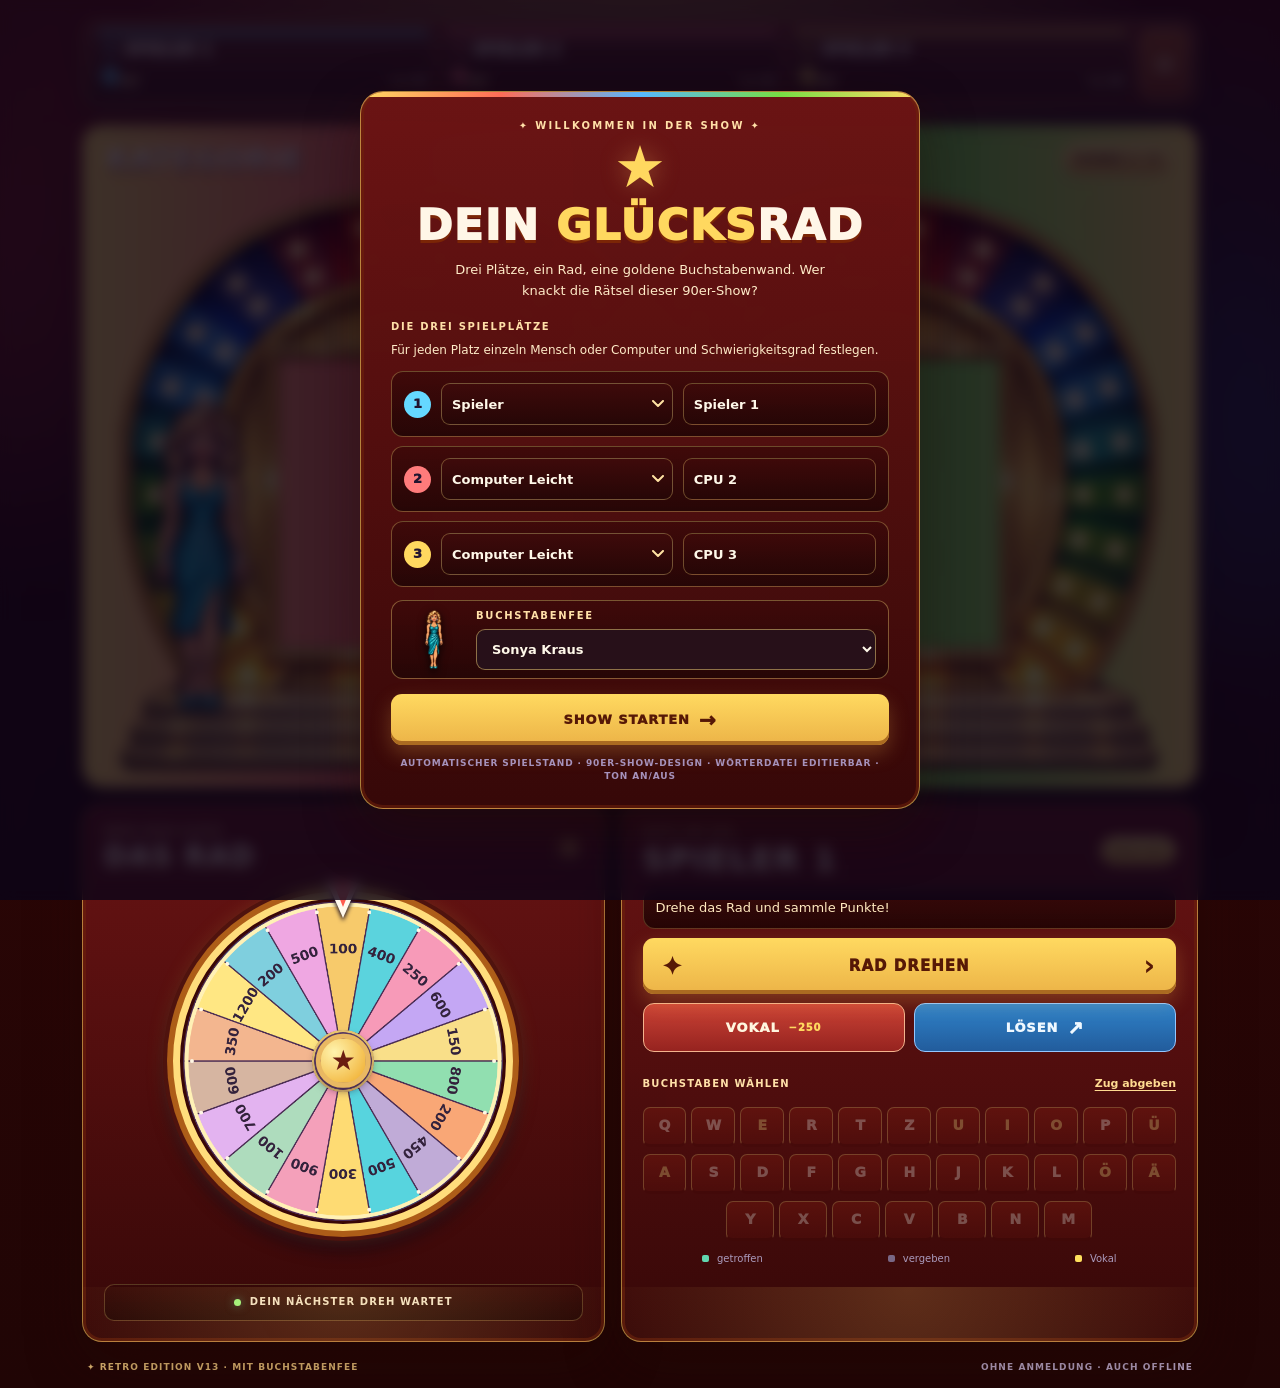
==== commit 2d704395: "Update Marin Gilzer, Pamela Anderson und ein Pirat gesellen sich zu Sonya Kraus. :)" ====
--- a/index.html
+++ b/index.html
@@ -5,7 +5,7 @@
   <meta name="viewport" content="width=device-width, initial-scale=1, viewport-fit=cover">
   <meta name="theme-color" content="#490c0a">
   <meta name="description" content="Ein mobilfreundliches Retro-Glücksrad für drei Spieler – lokal oder gegen den Computer, komplett offline spielbar.">
-  <title>Glücksrad – Retro Edition v6</title>
+  <title>Glücksrad – Retro Edition v13</title>
   <link rel="stylesheet" href="styles.css">
 </head>
 <body>
@@ -51,9 +51,10 @@
           <div class="section-heading"><div><div class="tiny-label">DREH DEIN GLÜCK</div><h2 id="wheelHeading">DAS RAD</h2></div><div class="glow-mark" aria-hidden="true">✳</div></div>
           <div class="wheel-stage">
             <div class="wheel-pointer" aria-hidden="true"></div>
-            <div class="wheel-disc" id="wheelDisc"><canvas id="wheelCanvas" width="600" height="600" aria-label="Glücksrad mit Punktwerten sowie Bankrott und Aussetzen"></canvas></div>
+            <div class="wheel-disc" id="wheelDisc"><canvas id="wheelCanvas" width="600" height="600" aria-label="Glücksrad mit Punktwerten und wechselnden Sonderfeldern"></canvas></div>
             <div class="wheel-center" aria-hidden="true"><span>★</span></div>
           </div>
+          <div class="wheel-specials" id="wheelSpecials" role="group" aria-label="Sonderfelder dieser Runde"></div>
           <div class="wheel-foot"><span class="wheel-status-dot"></span><span id="wheelText">DEIN NÄCHSTER DREH WARTET</span></div>
         </section>
 
@@ -70,7 +71,7 @@
         </section>
       </div>
     </main>
-    <footer class="footer"><span>✦ RETRO EDITION V6 · MIT BUCHSTABENFEE</span><span id="saveStatus">OHNE ANMELDUNG · AUCH OFFLINE</span></footer>
+    <footer class="footer"><span>✦ RETRO EDITION V13 · MIT BUCHSTABENFEE</span><span id="saveStatus">OHNE ANMELDUNG · AUCH OFFLINE</span></footer>
   </div>
 
   <div class="overlay" id="setupOverlay" role="dialog" aria-modal="true" aria-labelledby="setupTitle">
@@ -91,50 +92,45 @@
         <div class="player-config-row player-config-cyan">
           <span class="config-player-number" aria-hidden="true">1</span>
           <div class="config-fields">
-            <label for="type0">TYP
-              <select id="type0" class="config-type" aria-label="Typ Spieler 1">
+            <select id="type0" class="config-type" aria-label="Typ Spieler 1">
                 <option value="human">Spieler</option>
                 <option value="easy">Computer Leicht</option>
                 <option value="medium">Computer Mittel</option>
                 <option value="hard">Computer Schwer</option>
               </select>
-            </label>
-            <label for="name0">NAME
-              <input id="name0" type="text" maxlength="14" value="Spieler 1" autocomplete="off" spellcheck="false" aria-label="Name Spieler 1">
-            </label>
+            <input id="name0" type="text" maxlength="14" value="Spieler 1" autocomplete="off" spellcheck="false" aria-label="Name Spieler 1">
           </div>
         </div>
         <div class="player-config-row player-config-pink">
           <span class="config-player-number" aria-hidden="true">2</span>
           <div class="config-fields">
-            <label for="type1">TYP
-              <select id="type1" class="config-type" aria-label="Typ Spieler 2">
+            <select id="type1" class="config-type" aria-label="Typ Spieler 2">
                 <option value="human">Spieler</option>
-                <option value="easy">Computer Leicht</option>
+                <option value="easy" selected>Computer Leicht</option>
                 <option value="medium">Computer Mittel</option>
                 <option value="hard">Computer Schwer</option>
               </select>
-            </label>
-            <label for="name1">NAME
-              <input id="name1" type="text" maxlength="14" value="Spieler 2" autocomplete="off" spellcheck="false" aria-label="Name Spieler 2">
-            </label>
+            <input id="name1" type="text" maxlength="14" value="CPU 2" autocomplete="off" spellcheck="false" aria-label="Name Spieler 2">
           </div>
         </div>
         <div class="player-config-row player-config-yellow">
           <span class="config-player-number" aria-hidden="true">3</span>
           <div class="config-fields">
-            <label for="type2">TYP
-              <select id="type2" class="config-type" aria-label="Typ Spieler 3">
+            <select id="type2" class="config-type" aria-label="Typ Spieler 3">
                 <option value="human">Spieler</option>
-                <option value="easy">Computer Leicht</option>
+                <option value="easy" selected>Computer Leicht</option>
                 <option value="medium">Computer Mittel</option>
                 <option value="hard">Computer Schwer</option>
               </select>
-            </label>
-            <label for="name2">NAME
-              <input id="name2" type="text" maxlength="14" value="Spieler 3" autocomplete="off" spellcheck="false" aria-label="Name Spieler 3">
-            </label>
+            <input id="name2" type="text" maxlength="14" value="CPU 3" autocomplete="off" spellcheck="false" aria-label="Name Spieler 3">
           </div>
+        </div>
+      </div>
+      <div class="fairy-config" aria-label="Auswahl der Buchstabenfee">
+        <div class="fairy-choice-preview" id="fairyPreview" aria-hidden="true"></div>
+        <div class="fairy-choice-field">
+          <label class="field-title" for="fairySelect">BUCHSTABENFEE</label>
+          <select id="fairySelect" class="fairy-select" aria-label="Buchstabenfee auswählen"></select>
         </div>
       </div>
       <button type="button" class="button start-button" id="startBtn">SHOW STARTEN <span aria-hidden="true">→</span></button>
@@ -151,12 +147,13 @@
   </div>
 
   <div class="overlay is-hidden" id="helpOverlay" role="dialog" aria-modal="true" aria-labelledby="helpHeading"><div class="modal help-modal"><button type="button" class="modal-close" id="helpClose" aria-label="Spielregeln schließen">×</button><div class="modal-topline">✦ SO FUNKTIONIERT'S ✦</div><h2 class="modal-heading" id="helpHeading">DIE <em>REGELN</em></h2>
-    <ol class="rule-list"><li><strong>Rad drehen</strong><span>Der aktive Spieler dreht das Rad und wählt anschließend einen noch freien Konsonanten.</span></li><li><strong>Punkte kassieren</strong><span>Für jeden Treffer bekommst du den gedrehten Wert in deinen Rundentopf. Bei keinem Treffer ist der nächste Spieler dran.</span></li><li><strong>Vokale kaufen</strong><span>A, E, I, O, U, Ä, Ö und Ü kosten jeweils 250 Punkte aus deinem Rundentopf. Du brauchst dafür keinen Dreh.</span></li><li><strong>Auf das Rad achten</strong><span>Bei BANKROTT verlierst du deinen Rundentopf. Bei AUSSETZEN gibst du deinen Zug ab.</span></li><li><strong>Rätsel lösen</strong><span>Wer die Lösung richtig eingibt, gewinnt seinen Rundentopf und 500 Bonuspunkte. Nach fünf Runden gewinnt der höchste Gesamtstand.</span></li></ol>
+    <ol class="rule-list"><li><strong>Rad drehen</strong><span>Der aktive Spieler dreht das Rad und wählt anschließend einen noch freien Konsonanten.</span></li><li><strong>Punkte kassieren</strong><span>Für jeden Treffer bekommst du den gedrehten Wert in deinen Rundentopf. Bei keinem Treffer ist der nächste Spieler dran.</span></li><li><strong>Vokale kaufen</strong><span>A, E, I, O, U, Ä, Ö und Ü kosten jeweils 250 Punkte aus deinem Rundentopf. Du brauchst dafür keinen Dreh.</span></li><li><strong>Auf das Rad achten</strong><span>Die Sonderfelder werden jede Runde neu verteilt und beim Start hervorgehoben. BANKROTT leert den Rundentopf, AUSSETZEN beendet deinen Zug und EXTRADREH lässt dich sofort erneut drehen.</span></li><li><strong>Rätsel lösen</strong><span>Wer die Lösung richtig eingibt, gewinnt seinen Rundentopf und 500 Bonuspunkte. Nach fünf Runden gewinnt der höchste Gesamtstand.</span></li></ol>
     <div class="help-tip">Tipp: Am Handy funktioniert alles per Tippen. Am Computer kannst du Buchstaben auch über die Tastatur wählen.</div><button type="button" class="button start-button" id="helpDoneBtn">VERSTANDEN <span aria-hidden="true">✓</span></button>
   </div></div>
   <div id="confettiLayer" class="confetti-layer" aria-hidden="true"></div>
   <div class="toast" id="toast" aria-live="polite" role="status"></div>
   <script src="woerter.js"></script>
+  <script src="feen.js"></script>
   <script src="buchstabenfee.js"></script>
   <script src="spiel.js"></script>
 </body>
--- a/styles.css
+++ b/styles.css
@@ -145,7 +145,7 @@
   gap:10px 10px;
   background-image:
     linear-gradient(180deg, rgba(0,0,0,.16), rgba(0,0,0,.08)),
-    url('buchstabenwand.png');
+    url('buchstabenwand.webp');
   background-repeat:no-repeat;
   background-size:contain;
   background-position:center center;
@@ -226,7 +226,7 @@
 
 /* V4: Buchstabenwand skaliert, ohne Overlay, neue Tile-Zustaende */
 .puzzle-board{
-  background-image:url('buchstabenwand.png');
+  background-image:url('buchstabenwand.webp');
   background-repeat:no-repeat;
   background-size:contain;
   background-position:center center;
@@ -545,14 +545,16 @@
   .scoreboard-bar .bank-label:before{content:"T";font-size:8px;font-weight:900;letter-spacing:0}
 }
 
-/* V6 – animierte Buchstabenfee (18 Originalposen aus der Sprite-Demo). */
+/* V12 – Buchstabenfee auf grossen Displays ca. 320px hoch.
+   Alle Feen verwenden 300 x 350 Pixel grosse Sprite-Frames. */
 .puzzle-board .fee-character {
   position:absolute;
-  z-index:6;
-  bottom:10%;
-  left:6%;
-  width:clamp(83px,12vw,152px);
-  aspect-ratio:260 / 360;
+  z-index:12; /* Immer vor den Kacheln, auch auf kleinen Bildschirmen. */
+  bottom:10%; /* Eine Stufe hoeher auf der Treppe. */
+  left:90px;
+  /* 274 * 350 / 300 = ca. 320 px maximale Hoehe. */
+  width:clamp(210px,25vw,274px);
+  aspect-ratio:300 / 350;
   pointer-events:none;
   transform:translateX(-50%);
   user-select:none;
@@ -608,14 +610,119 @@
   75%{transform:translateY(0) scale(.98)}
 }
 @media(max-width:760px){
-  .puzzle-board .fee-character{width:clamp(75px,20vw,108px);bottom:10%}
+  .puzzle-board .fee-character{width:clamp(154px,42vw,225px);bottom:10%}
 }
 @media(max-width:440px){
-  .puzzle-board .fee-character{width:clamp(69px,22vw,99px);bottom:9%;}
+  .puzzle-board .fee-character{width:clamp(144px,45vw,206px);bottom:10%}
 }
 @media(max-width:345px){
-  .puzzle-board .fee-character{width:69px;bottom:8%}
+  .puzzle-board .fee-character{width:144px;bottom:10%}
 }
 @media(prefers-reduced-motion:reduce){
   .fee-character.fee-celebrating .fee-sprite,.puzzle-board .tile.tile-lit,.puzzle-board .tile.tile-turning{animation:none!important}
 }
+
+/* V9: höchstens zwölf Felder pro Zeile – zusätzliche Bühnenfläche an den Seiten. */
+.puzzle-board .puzzle-lines {
+  display:flex;
+  flex-direction:column;
+  align-items:center;
+  justify-content:center;
+  width:100%;
+  min-width:0;
+  gap:10px;
+}
+.puzzle-board .puzzle-line {
+  display:flex;
+  flex-wrap:nowrap;
+  justify-content:center;
+  align-items:center;
+  gap:6px;
+  width:max-content;
+  max-width:none;
+}
+.puzzle-board .puzzle-line .word {flex:0 0 auto}
+@media(max-width:440px){
+  .puzzle-board .puzzle-lines{gap:7px}
+  .puzzle-board .puzzle-line{gap:4px}
+}
+
+/* Vier oder mehr Zeilen passen auch in die beschnittene mobile Wand. */
+@media(max-width:760px) {
+  .puzzle-board.many-lines .puzzle-lines{gap:4px}
+  .puzzle-board.many-lines .tile{height:clamp(23px,5vw,31px);border-bottom-width:2px}
+  .puzzle-board.dense-lines .puzzle-lines{gap:3px}
+  .puzzle-board.dense-lines .tile{height:clamp(20px,4.4vw,26px)}
+}
+
+/* V10: Anzahl und Verteilung der Sonderfelder wechseln in jeder Runde. */
+.wheel-specials{
+  display:flex;flex-wrap:wrap;justify-content:center;align-items:center;
+  gap:6px;min-height:25px;margin:2px auto 8px;
+}
+.wheel-special-pill{
+  display:inline-flex;align-items:center;justify-content:center;
+  min-height:24px;padding:4px 9px;border-radius:999px;
+  border:1px solid rgba(255,239,178,.65);
+  font-size:10px;font-weight:950;letter-spacing:.065em;
+  color:#fff4e4;text-shadow:0 1px 2px rgba(0,0,0,.45);
+  box-shadow:inset 0 1px 0 rgba(255,255,255,.17),0 2px 8px rgba(0,0,0,.2);
+}
+.wheel-special-pill.effect-bankrupt{background:#35223e;border-color:#bd90c5}
+.wheel-special-pill.effect-skip{background:#b14e73;border-color:#ffd0d9}
+.wheel-special-pill.effect-extra{background:#116d8a;border-color:#9df4ff}
+@media(max-width:760px){.wheel-card .wheel-specials{grid-column:1/-1}}
+@media(max-width:440px){.wheel-special-pill{font-size:9px;padding:4px 7px}}
+
+/* V11: Spielerfelder ohne sichtbare Input-Labels, zugaenglich durch aria-label. */
+.config-fields {align-items:center}
+.config-fields > select,.config-fields > input {width:100%;min-width:0}
+/* Alle Feen werden im Startmenue aus feen.js eingelesen. */
+.fairy-config {
+  display:grid;grid-template-columns:58px minmax(0,1fr);align-items:center;
+  gap:14px;min-width:0;margin-top:13px;padding:8px 12px;
+  border:1px solid rgba(255,219,121,.38);border-radius:12px;
+  background:linear-gradient(180deg,rgba(63,10,10,.95),rgba(38,6,6,.98));
+}
+.fairy-choice-preview {
+  width:52px;height:61px;justify-self:center;
+  background-image:url('buchstabenfee-atlas.webp');
+  background-position:0 0;background-size:600% 300%;background-repeat:no-repeat;
+  image-rendering:crisp-edges;
+  filter:drop-shadow(0 3px 4px rgba(0,0,0,.75));
+}
+.fairy-choice-field {min-width:0;text-align:left}
+.fairy-choice-field .field-title {display:block;margin:0 0 6px}
+.fairy-select {
+  display:block;width:100%;min-height:41px;padding:8px 11px;
+  border:1px solid rgba(255,219,121,.48);border-radius:9px;
+  color:#fff8e9;background:#271019;font:600 13px system-ui,sans-serif;
+  cursor:pointer;
+}
+.fairy-select:focus-visible{outline:3px solid var(--yellow);outline-offset:2px}
+@media(max-width:440px){
+  .fairy-config{grid-template-columns:46px minmax(0,1fr);gap:10px;margin-top:9px;padding:6px 9px}
+  .fairy-choice-preview{width:44px;height:52px}
+  .fairy-select{min-height:38px;font-size:12px}
+}
+
+
+/* V12: Lesbare Optionen im nativen Spielertyp-Menue auf hellen Betriebssystem-Themes.
+   Das geschlossene Feld bleibt dunkel mit heller Beschriftung, die aufgeklappte
+   Liste dagegen hell mit dunkler Schrift. Der Pfeil ist bewusst CSS-gezeichnet. */
+.config-fields select.config-type {
+  color-scheme:light;
+  -webkit-appearance:none;
+  appearance:none;
+  color:#fff8e9;
+  background-color:#321015;
+  background-image:url("data:image/svg+xml,%3Csvg xmlns='http://www.w3.org/2000/svg' width='12' height='8' viewBox='0 0 12 8'%3E%3Cpath d='m1 1 5 5 5-5' fill='none' stroke='%23ffe1a2' stroke-width='2' stroke-linecap='round' stroke-linejoin='round'/%3E%3C/svg%3E"),linear-gradient(180deg,rgba(63,10,10,.95),rgba(38,6,6,.98));
+  background-repeat:no-repeat,no-repeat;
+  background-position:right 8px center,center;
+  background-size:12px 8px,100% 100%;
+  padding-right:24px;
+}
+.config-fields select.config-type option {
+  background-color:#fff8e9;
+  color:#28121b;
+}
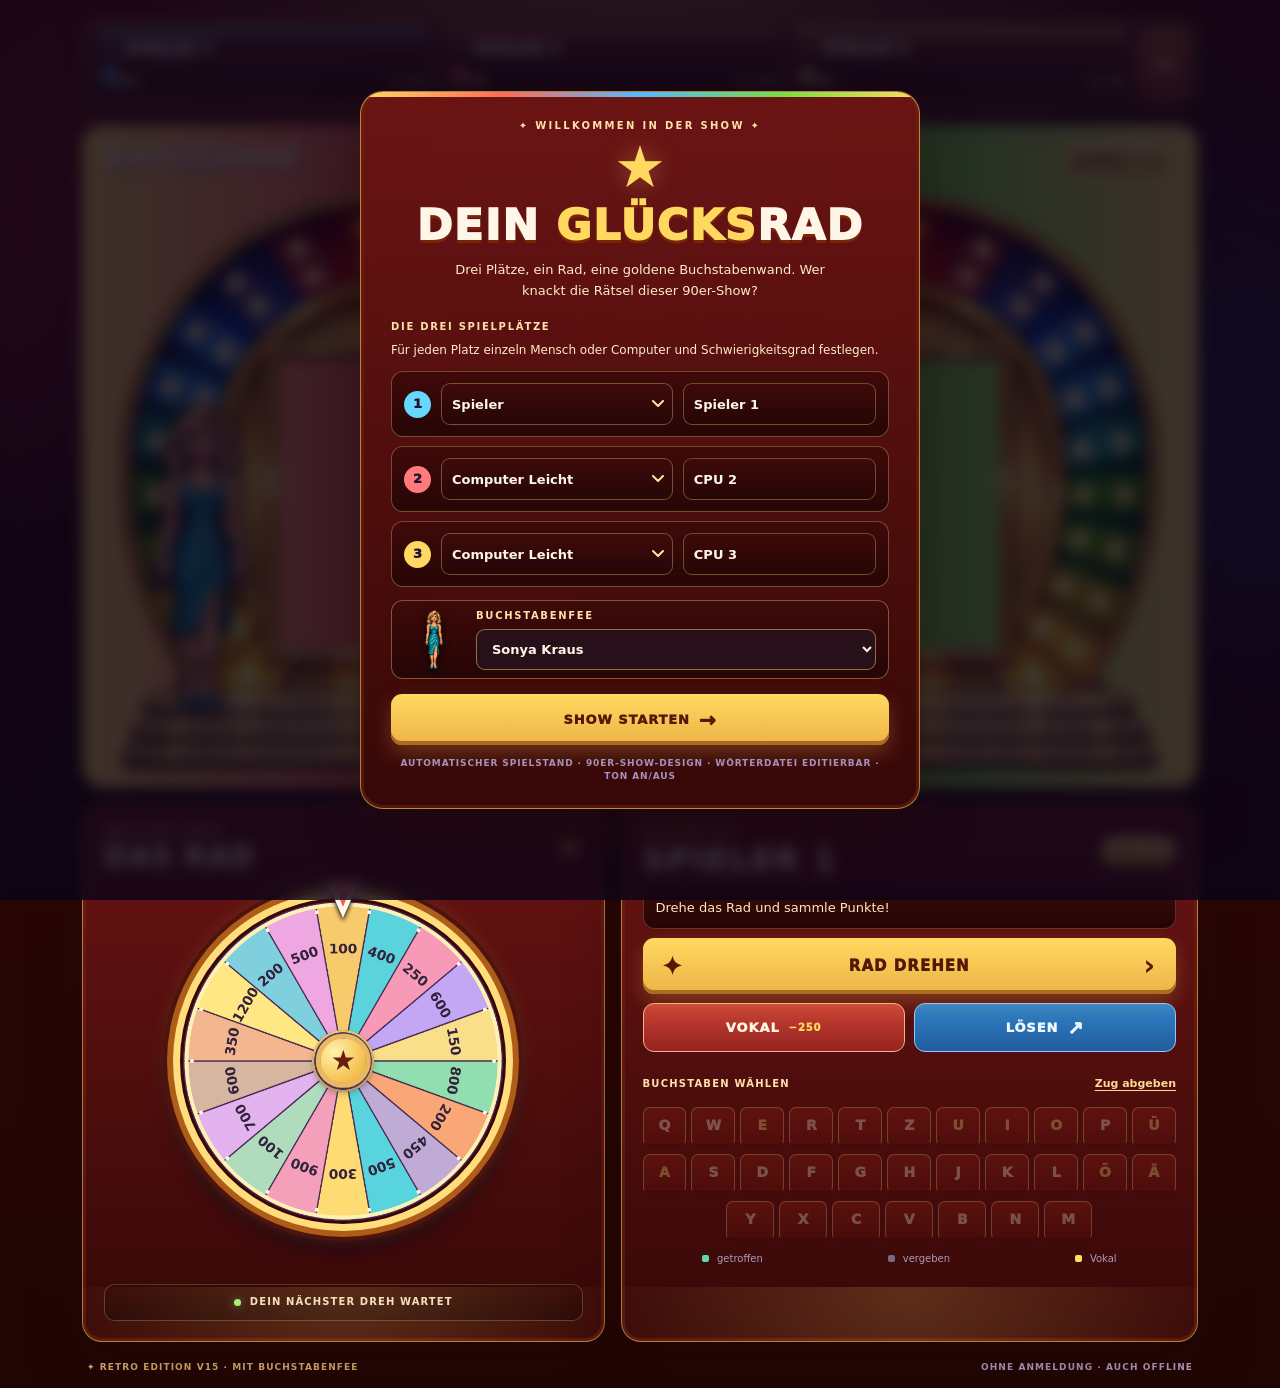
==== commit fa7347a2: "mobil first update Das Control-Panel schiebt sich automatisch ins Bild, um nicht mehr scrollen zu mü" ====
--- a/index.html
+++ b/index.html
@@ -5,7 +5,7 @@
   <meta name="viewport" content="width=device-width, initial-scale=1, viewport-fit=cover">
   <meta name="theme-color" content="#490c0a">
   <meta name="description" content="Ein mobilfreundliches Retro-Glücksrad für drei Spieler – lokal oder gegen den Computer, komplett offline spielbar.">
-  <title>Glücksrad – Retro Edition v13</title>
+  <title>Glücksrad – Retro Edition v15</title>
   <link rel="stylesheet" href="styles.css">
 </head>
 <body>
@@ -46,7 +46,7 @@
         <div class="puzzle-board" id="puzzleBoard" aria-label="Rätselbrett"><div class="board-placeholder" aria-hidden="true">? ? ? &nbsp; ? ? ? ?</div><div class="fee-character" id="feeCharacter" aria-hidden="true"><span class="fee-sprite" id="feeSprite"></span></div></div>
       </section>
 
-      <div class="game-columns">
+      <div class="game-columns" id="gameColumns" data-mobile-controls="hidden">
         <section class="wheel-card" aria-labelledby="wheelHeading">
           <div class="section-heading"><div><div class="tiny-label">DREH DEIN GLÜCK</div><h2 id="wheelHeading">DAS RAD</h2></div><div class="glow-mark" aria-hidden="true">✳</div></div>
           <div class="wheel-stage">
@@ -59,7 +59,7 @@
         </section>
 
         <section class="controls-card" aria-labelledby="currentPlayerHeading">
-          <div class="turn-title-row"><div><div class="tiny-label" id="turnEyebrow">JETZT AM ZUG</div><h2 id="currentPlayerHeading">SPIELER 1</h2></div><div class="turn-badge" id="turnBadge">DEIN ZUG</div></div>
+          <div class="turn-title-row"><div><div class="tiny-label" id="turnEyebrow">JETZT AM ZUG</div><h2 id="currentPlayerHeading">SPIELER 1</h2></div><div class="turn-badge" id="turnBadge">DEIN ZUG</div><button type="button" class="pass-button mobile-pass-button" id="mobilePassBtn" aria-label="Zug abgeben">ZUG ABGEBEN</button></div>
           <p class="status-line" id="statusLine" role="status" aria-live="polite">Drehe das Rad und sammle Punkte!</p>
           <div class="actions">
             <button type="button" class="button button-spin" id="spinBtn"><span class="button-symbol" aria-hidden="true">✦</span><span>RAD DREHEN</span><span class="button-chevron" aria-hidden="true">›</span></button>
@@ -71,7 +71,7 @@
         </section>
       </div>
     </main>
-    <footer class="footer"><span>✦ RETRO EDITION V13 · MIT BUCHSTABENFEE</span><span id="saveStatus">OHNE ANMELDUNG · AUCH OFFLINE</span></footer>
+    <footer class="footer"><span>✦ RETRO EDITION V15 · MIT BUCHSTABENFEE</span><span id="saveStatus">OHNE ANMELDUNG · AUCH OFFLINE</span></footer>
   </div>
 
   <div class="overlay" id="setupOverlay" role="dialog" aria-modal="true" aria-labelledby="setupTitle">
--- a/styles.css
+++ b/styles.css
@@ -609,14 +609,11 @@
   43%{transform:translateY(-27px) scale(1.025)}
   75%{transform:translateY(0) scale(.98)}
 }
+/* V14: Mobil deutlich kleinere Buchstabenfee. 6x3-Frame-Seitenverhaeltnis
+   bleibt erhalten. Bei 375px Viewport ca. 101px Breite / 118px Hoehe.
+   Ab 761px greift unveraendert die Desktop-Regel (~320px maximal). */
 @media(max-width:760px){
-  .puzzle-board .fee-character{width:clamp(154px,42vw,225px);bottom:10%}
-}
-@media(max-width:440px){
-  .puzzle-board .fee-character{width:clamp(144px,45vw,206px);bottom:10%}
-}
-@media(max-width:345px){
-  .puzzle-board .fee-character{width:144px;bottom:10%}
+  .puzzle-board .fee-character{width:clamp(92px,27vw,175px);bottom:10%}
 }
 @media(prefers-reduced-motion:reduce){
   .fee-character.fee-celebrating .fee-sprite,.puzzle-board .tile.tile-lit,.puzzle-board .tile.tile-turning{animation:none!important}
@@ -726,3 +723,122 @@
   background-color:#fff8e9;
   color:#28121b;
 }
+
+
+/* V15: Mobile Spielphasen-Sheets statt Rad/Tastatur untereinander.
+   Das Rad bleibt im normalen Dokumentfluss; die Karte schiebt sich als
+   Overlay hinein, ohne bei jedem Zug die Seitenhoehe zu veraendern. */
+.mobile-pass-button { display:none; }
+@media (max-width:760px) {
+  .game-columns {
+    display:block;
+    position:relative;
+    isolation:isolate;
+    height:350px; /* Fallback fuer Browser ohne svh-Unterstuetzung */
+    height:clamp(350px,50svh,390px);
+    min-height:0;
+    overflow:hidden;
+    border-radius:var(--radius);
+  }
+  .game-columns .wheel-card {
+    display:flex;
+    flex-direction:column;
+    justify-content:center;
+    gap:8px;
+    width:100%;
+    height:100%;
+    min-height:0;
+    padding:15px 17px;
+  }
+  .game-columns .wheel-card .section-heading,
+  .game-columns .wheel-card .wheel-foot { display:none; }
+  .game-columns .wheel-card .wheel-stage {
+    flex:0 0 auto;
+    margin:6px auto 8px;
+  }
+  .game-columns .wheel-card .wheel-specials {
+    flex:0 0 auto;
+    margin:0 auto;
+    min-height:24px;
+  }
+  .game-columns .controls-card {
+    position:absolute;
+    z-index:2;
+    inset:0;
+    width:100%;
+    height:100%;
+    min-height:0;
+    overflow:hidden;
+    background:linear-gradient(180deg,#6b1414,#380808);
+    padding:13px 16px;
+    transform:translate3d(0,102%,0);
+    transition:transform .46s cubic-bezier(.22,.75,.28,1);
+    will-change:transform;
+    pointer-events:none;
+    box-shadow:0 -8px 35px rgba(24,4,4,.55),inset 0 1px 0 rgba(255,239,190,.14);
+  }
+  .game-columns[data-mobile-controls="actions"] .controls-card {
+    transform:translate3d(0,44%,0);
+    pointer-events:auto;
+  }
+  .game-columns[data-mobile-controls="keyboard"] .controls-card {
+    transform:translate3d(0,0,0);
+    pointer-events:auto;
+  }
+  /* Radbedienung: Kompakte Karte ohne Buchstabentastatur. */
+  .game-columns[data-mobile-controls="actions"] .keyboard-header,
+  .game-columns[data-mobile-controls="actions"] .keyboard,
+  .game-columns[data-mobile-controls="actions"] .keyboard-legend { display:none; }
+  .game-columns[data-mobile-controls="actions"] .turn-title-row .tiny-label { display:none; }
+  .game-columns[data-mobile-controls="actions"] .turn-title-row h2 { font-size:22px; margin-top:0; }
+  .game-columns[data-mobile-controls="actions"] .turn-badge { display:none; }
+  .game-columns[data-mobile-controls="actions"] .mobile-pass-button {
+    display:block;
+    white-space:nowrap;
+    flex:none;
+    font-size:10px;
+    font-weight:800;
+    text-decoration:underline;
+    text-underline-offset:3px;
+    padding:5px 0 5px 8px;
+  }
+  .game-columns[data-mobile-controls="actions"] .status-line {
+    padding:6px 9px;
+    min-height:32px;
+    margin-top:7px;
+    font-size:11px;
+    line-height:1.25;
+  }
+  .game-columns[data-mobile-controls="actions"] .actions { gap:6px; margin-top:6px; }
+  .game-columns[data-mobile-controls="actions"] .button-spin { min-height:44px; font-size:13px; }
+  .game-columns[data-mobile-controls="actions"] .action-secondary { gap:7px; }
+  .game-columns[data-mobile-controls="actions"] .action-secondary .button { min-height:41px; font-size:12px; }
+  /* Buchstabenwahl: Ganze Karte ueber dem Rad, ohne unbenutzbare Radaktionen. */
+  .game-columns[data-mobile-controls="keyboard"] .actions,
+  .game-columns[data-mobile-controls="keyboard"] #passBtn { display:none; }
+  .game-columns[data-mobile-controls="keyboard"] .keyboard-header { margin:12px 0 8px; }
+  .game-columns[data-mobile-controls="keyboard"] .status-line { min-height:36px; padding:7px 10px; margin-top:9px; }
+  .game-columns[data-mobile-controls="keyboard"] .keyboard { gap:6px; }
+  .game-columns[data-mobile-controls="keyboard"] .key { min-height:43px; }
+  .game-columns[data-mobile-controls="keyboard"] .keyboard-legend { margin-top:9px; }
+}
+@media (max-width:440px) {
+  .game-columns { border-radius:16px; }
+  .game-columns .wheel-card { padding:12px 13px; }
+  .game-columns .controls-card { padding:12px 13px; }
+  .game-columns[data-mobile-controls="keyboard"] .keyboard-header { margin:10px 0 7px; font-size:9px; }
+  .game-columns[data-mobile-controls="keyboard"] .key { min-height:41px; }
+}
+@media (max-width:350px) {
+  .game-columns .controls-card { padding:11px 10px; }
+  .game-columns[data-mobile-controls="actions"] .turn-title-row h2 { font-size:20px; }
+  .game-columns[data-mobile-controls="keyboard"] .status-line { font-size:11px; }
+  .game-columns[data-mobile-controls="keyboard"] .key { min-height:39px; font-size:12px; }
+  .game-columns[data-mobile-controls="keyboard"] .keyboard-legend { font-size:9px; }
+}
+@media (max-width:760px) and (max-height:490px) {
+  .game-columns .wheel-card .wheel-stage { --wheel-size:min(50svh,230px); }
+}
+@media (prefers-reduced-motion:reduce) {
+  .game-columns .controls-card { transition-duration:.01ms; }
+}
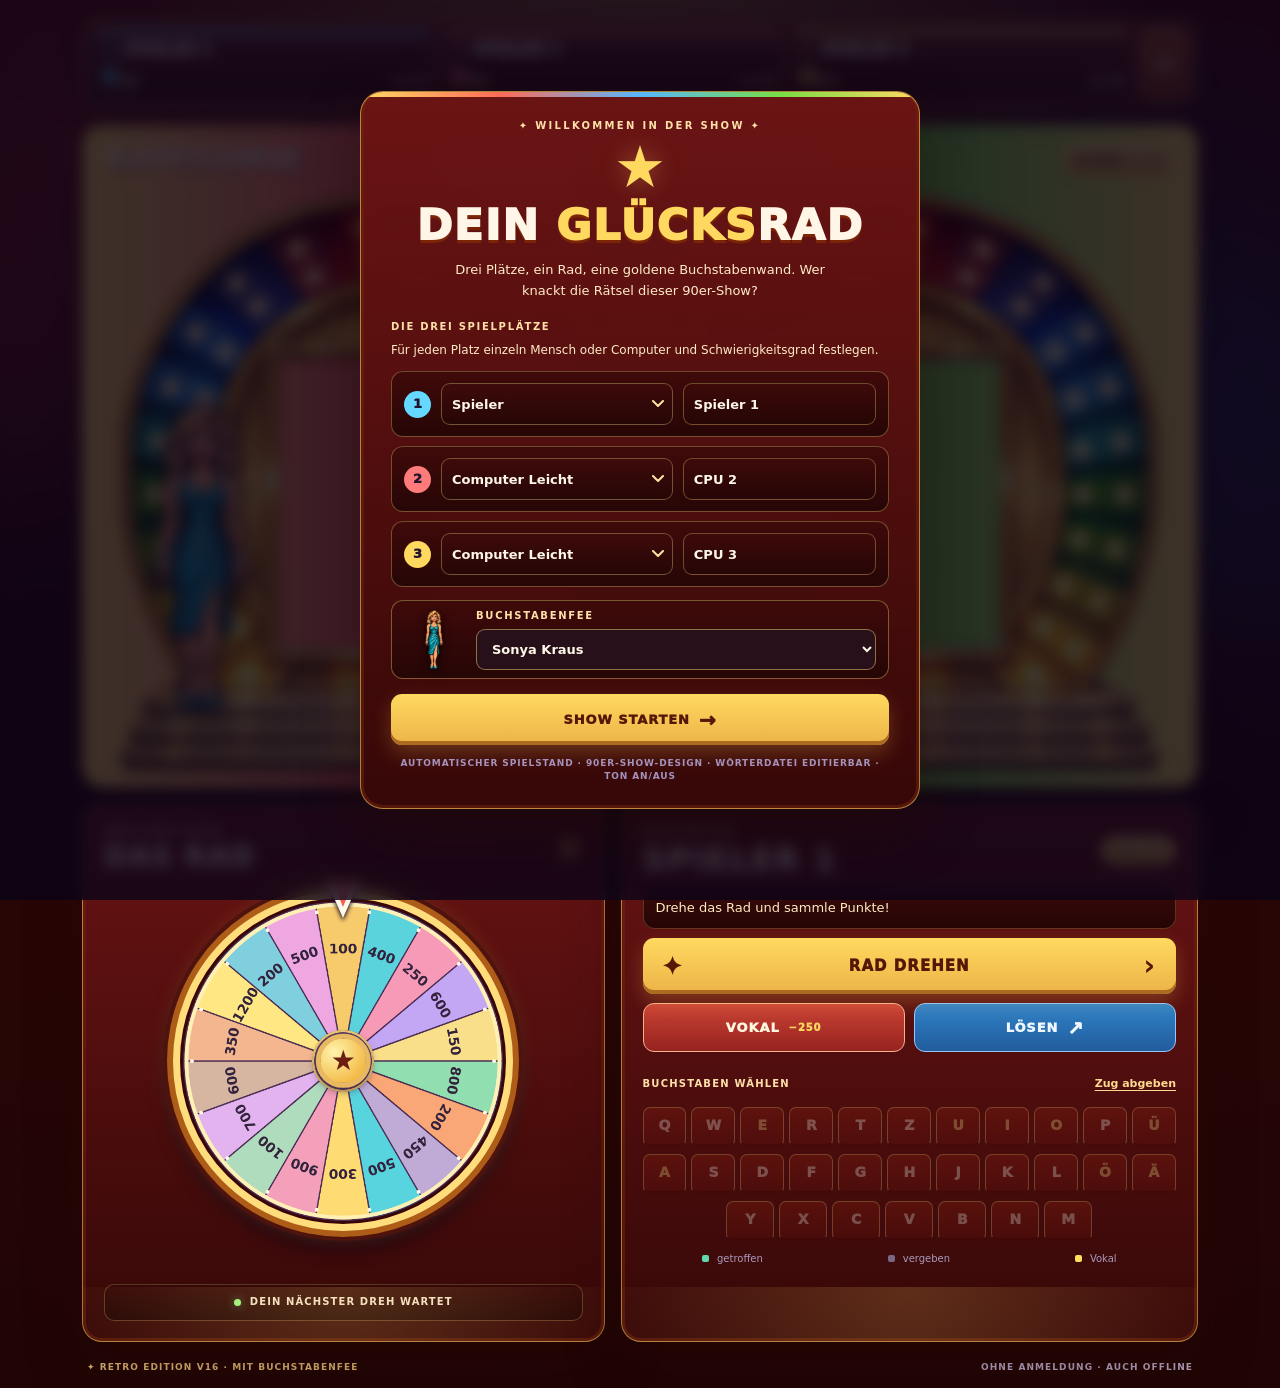
==== commit 494b4290: "Ansage mit Sprechblasen" ====
--- a/index.html
+++ b/index.html
@@ -5,7 +5,7 @@
   <meta name="viewport" content="width=device-width, initial-scale=1, viewport-fit=cover">
   <meta name="theme-color" content="#490c0a">
   <meta name="description" content="Ein mobilfreundliches Retro-Glücksrad für drei Spieler – lokal oder gegen den Computer, komplett offline spielbar.">
-  <title>Glücksrad – Retro Edition v15</title>
+  <title>Glücksrad – Retro Edition v16</title>
   <link rel="stylesheet" href="styles.css">
 </head>
 <body>
@@ -40,6 +40,13 @@
             <button type="button" class="show-menu-action" id="newGameBtn"><svg viewBox="0 0 24 24" fill="none" stroke="currentColor" stroke-width="2" stroke-linecap="round" stroke-linejoin="round" aria-hidden="true"><path d="M3 11a9 9 0 1 1 2 6"/><path d="M3 4v7h7"/></svg><span>SHOW-MENÜ</span></button>
           </div>
         </div>
+        <!-- V16: Ansage direkt unter der fixierten Punkteanzeige; die Spitze zeigt zum Sprecher. -->
+        <div class="letter-callout" id="letterCallout" role="status" aria-live="polite" aria-atomic="true" aria-hidden="true">
+          <span class="letter-callout-tail" aria-hidden="true"></span>
+          <div class="letter-callout-bubble"><span class="letter-callout-text" id="letterCalloutText"></span></div>
+          <span class="letter-callout-flare" aria-hidden="true"></span>
+          <span class="letter-callout-particles" id="letterCalloutParticles" aria-hidden="true"></span>
+        </div>
       </div>
       <section class="board-card" aria-labelledby="boardHeading">
         <div class="board-header"><h1 id="boardHeading">KATEGORIE</h1><div class="round-pill" id="roundLabel">RUNDE 1 / 5</div></div>
@@ -71,7 +78,7 @@
         </section>
       </div>
     </main>
-    <footer class="footer"><span>✦ RETRO EDITION V15 · MIT BUCHSTABENFEE</span><span id="saveStatus">OHNE ANMELDUNG · AUCH OFFLINE</span></footer>
+    <footer class="footer"><span>✦ RETRO EDITION V16 · MIT BUCHSTABENFEE</span><span id="saveStatus">OHNE ANMELDUNG · AUCH OFFLINE</span></footer>
   </div>
 
   <div class="overlay" id="setupOverlay" role="dialog" aria-modal="true" aria-labelledby="setupTitle">
--- a/styles.css
+++ b/styles.css
@@ -842,3 +842,167 @@
 @media (prefers-reduced-motion:reduce) {
   .game-columns .controls-card { transition-duration:.01ms; }
 }
+
+
+/* V16: Spielersprechblase unter der sticky Scoreboard-Leiste.
+   Die dreieckige Spitze folgt dem ausrufenden Spieler; keine Layoutverschiebung. */
+.letter-callout {
+  position:absolute;
+  z-index:1;
+  top:calc(100% + 12px);
+  left:0;
+  width:max-content;
+  max-width:min(340px, calc(100vw - 26px));
+  color:#55200e;
+  pointer-events:none;
+  opacity:0;
+  visibility:hidden;
+  isolation:isolate;
+  transform-origin:var(--callout-tip, 50%) 0;
+  --callout-tip:50%;
+}
+.letter-callout.is-visible {
+  visibility:visible;
+  opacity:1;
+  animation:callout-enter .33s cubic-bezier(.16,1.45,.33,1) both;
+}
+.letter-callout-bubble {
+  position:relative;
+  z-index:2;
+  border:2px solid #ffe29b;
+  border-radius:17px;
+  background:linear-gradient(160deg,#fffef4 0%,#ffe9b5 100%);
+  box-shadow:0 9px 25px rgba(29,4,0,.38),0 0 0 2px rgba(151,69,14,.22),inset 0 2px 0 rgba(255,255,255,.95);
+  padding:12px 17px 12px 20px;
+  font:900 15px/1.28 system-ui,-apple-system,BlinkMacSystemFont,"Segoe UI",sans-serif;
+  letter-spacing:.012em;
+  text-align:center;
+  white-space:normal;
+  overflow-wrap:break-word;
+  text-shadow:0 1px 0 rgba(255,255,255,.5);
+}
+.letter-callout-bubble:before {
+  content:"";
+  position:absolute;
+  left:0;top:0;bottom:0;
+  width:5px;
+  background:var(--speaker-color,#ffd85f);
+  box-shadow:0 0 10px var(--speaker-color,#ffd85f);
+}
+.letter-callout-tail {
+  position:absolute;
+  z-index:1;
+  top:-8px;
+  left:calc(var(--callout-tip) - 10px);
+  width:20px;height:20px;
+  background:#fff9e6;
+  border-top:2px solid #ffe29b;
+  border-left:2px solid #ffe29b;
+  border-radius:3px 0 0 0;
+  transform:rotate(45deg);
+  box-shadow:-3px -3px 9px rgba(39,11,4,.12);
+}
+.letter-callout-flare {
+  position:absolute;
+  z-index:0;
+  left:-25%;top:-80%;
+  width:150%;height:260%;
+  background:radial-gradient(ellipse,rgba(255,242,165,.95) 0%,rgba(255,188,40,.48) 30%,transparent 68%);
+  opacity:0;
+  transform:scale(.25);
+  pointer-events:none;
+}
+.letter-callout-particles {
+  position:absolute;
+  z-index:4;
+  inset:0;
+  pointer-events:none;
+}
+.letter-callout-particle {
+  position:absolute;
+  display:block;
+  left:50%;top:50%;
+  width:9px;height:9px;
+  opacity:0;
+  transform:translate(-50%,-50%) scale(.2);
+}
+.letter-callout.is-hit .letter-callout-bubble {
+  animation:callout-gold .72s ease-in both;
+}
+.letter-callout.is-hit .letter-callout-tail {
+  animation:callout-tail-gold .72s ease-in both;
+}
+.letter-callout.is-hit .letter-callout-flare {
+  animation:callout-golden-flare .72s ease-out both;
+}
+.letter-callout.is-hit .letter-callout-particle {
+  background:#ffe16a;
+  box-shadow:0 0 9px 3px rgba(255,217,89,.85);
+  clip-path:polygon(50% 0,64% 36%,100% 50%,64% 64%,50% 100%,36% 64%,0 50%,36% 36%);
+  animation:callout-particle-flight .68s ease-out var(--particle-delay,0ms) both;
+}
+.letter-callout.is-miss .letter-callout-bubble {
+  animation:callout-pop .50s cubic-bezier(.15,.65,.3,1) both;
+}
+.letter-callout.is-miss .letter-callout-tail {
+  animation:callout-tail-pop .50s ease-out both;
+}
+.letter-callout.is-miss .letter-callout-particle {
+  background:#fff3dd;
+  border:1px solid #cc6938;
+  clip-path:polygon(0 0,100% 20%,30% 100%);
+  animation:callout-particle-flight .57s cubic-bezier(.15,.55,.3,1) var(--particle-delay,0ms) both;
+}
+.letter-callout.is-miss .letter-callout-particle:nth-child(3n) {background:#ec9a60}
+.letter-callout.is-miss .letter-callout-particle:nth-child(4n) {background:#ffdb88}
+@keyframes callout-enter {
+  from {opacity:0;transform:translateY(-8px) scale(.87)}
+  to {opacity:1;transform:translateY(0) scale(1)}
+}
+@keyframes callout-gold {
+  0% {opacity:1;transform:translateY(0) scale(1);filter:brightness(1) blur(0)}
+  25% {opacity:1;transform:translateY(-2px) scale(1.08);filter:brightness(1.32) blur(0)}
+  58% {opacity:.8;transform:translateY(-7px) scale(1.11);filter:brightness(1.8) blur(2px)}
+  100% {opacity:0;transform:translateY(-23px) scale(.72);filter:brightness(2) blur(10px)}
+}
+@keyframes callout-tail-gold {
+  0% {opacity:1;transform:rotate(45deg) scale(1)}
+  40% {opacity:1;transform:rotate(45deg) scale(1.1)}
+  100% {opacity:0;transform:rotate(45deg) scale(.3)}
+}
+@keyframes callout-golden-flare {
+  0% {opacity:0;transform:scale(.25)}
+  30% {opacity:1;transform:scale(.9)}
+  70% {opacity:.88;transform:scale(1.3)}
+  100% {opacity:0;transform:scale(1.7)}
+}
+@keyframes callout-pop {
+  0% {opacity:1;transform:scale(1);filter:blur(0)}
+  23% {opacity:1;transform:scale(1.14);filter:blur(0)}
+  35% {opacity:.95;transform:scale(1.22);filter:blur(0)}
+  48% {opacity:.3;transform:scale(.6);filter:blur(2px)}
+  100% {opacity:0;transform:scale(.15);filter:blur(5px)}
+}
+@keyframes callout-tail-pop {
+  0% {opacity:1;transform:rotate(45deg) scale(1)}
+  32% {opacity:1;transform:rotate(45deg) scale(1.2)}
+  55%,100% {opacity:0;transform:rotate(45deg) scale(0)}
+}
+@keyframes callout-particle-flight {
+  0% {opacity:0;transform:translate(-50%,-50%) scale(.25) rotate(0)}
+  14% {opacity:1}
+  65% {opacity:1}
+  100% {opacity:0;transform:translate(calc(-50% + var(--dx)),calc(-50% + var(--dy))) scale(.2) rotate(185deg)}
+}
+@media(max-width:440px) {
+  .letter-callout {top:calc(100% + 10px);max-width:calc(100vw - 18px)}
+  .letter-callout-bubble {padding:10px 13px 10px 16px;border-radius:13px;font-size:13px;line-height:1.24}
+}
+@media(prefers-reduced-motion:reduce) {
+  .letter-callout.is-visible {animation-duration:.01ms}
+  .letter-callout.is-hit .letter-callout-bubble,
+  .letter-callout.is-hit .letter-callout-tail,
+  .letter-callout.is-miss .letter-callout-bubble,
+  .letter-callout.is-miss .letter-callout-tail {animation-duration:.01ms}
+  .letter-callout-flare,.letter-callout-particle {display:none}
+}
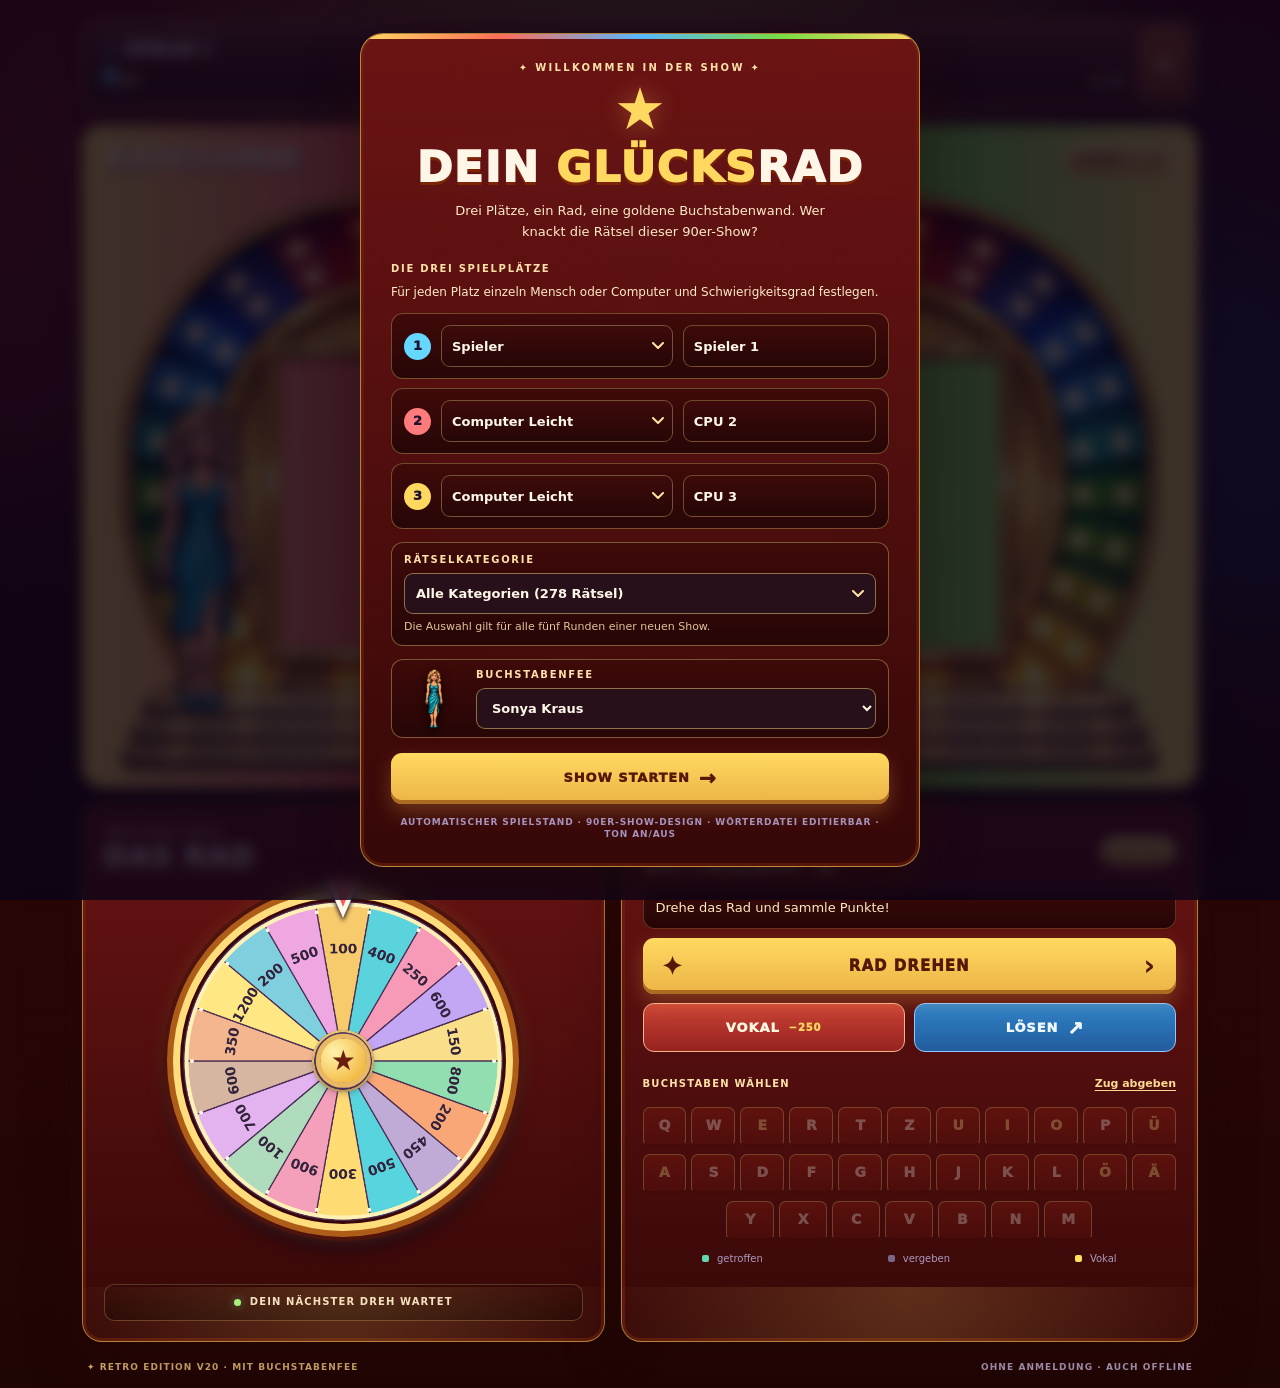
==== commit 4eb6094f: "Picard, Kategorien. Neue Kategorien. Fixes." ====
--- a/index.html
+++ b/index.html
@@ -5,7 +5,7 @@
   <meta name="viewport" content="width=device-width, initial-scale=1, viewport-fit=cover">
   <meta name="theme-color" content="#490c0a">
   <meta name="description" content="Ein mobilfreundliches Retro-Glücksrad für drei Spieler – lokal oder gegen den Computer, komplett offline spielbar.">
-  <title>Glücksrad – Retro Edition v16</title>
+  <title>Glücksrad – Retro Edition v20</title>
   <link rel="stylesheet" href="styles.css">
 </head>
 <body>
@@ -78,7 +78,7 @@
         </section>
       </div>
     </main>
-    <footer class="footer"><span>✦ RETRO EDITION V16 · MIT BUCHSTABENFEE</span><span id="saveStatus">OHNE ANMELDUNG · AUCH OFFLINE</span></footer>
+    <footer class="footer"><span>✦ RETRO EDITION V20 · MIT BUCHSTABENFEE</span><span id="saveStatus">OHNE ANMELDUNG · AUCH OFFLINE</span></footer>
   </div>
 
   <div class="overlay" id="setupOverlay" role="dialog" aria-modal="true" aria-labelledby="setupTitle">
@@ -133,6 +133,13 @@
           </div>
         </div>
       </div>
+      <div class="category-config">
+        <label class="field-title" for="categorySelect">RÄTSELKATEGORIE</label>
+        <select id="categorySelect" class="category-select" aria-describedby="categoryHint">
+          <option value="">Alle Kategorien</option>
+        </select>
+        <p id="categoryHint" class="category-hint">Die Auswahl gilt für alle fünf Runden einer neuen Show.</p>
+      </div>
       <div class="fairy-config" aria-label="Auswahl der Buchstabenfee">
         <div class="fairy-choice-preview" id="fairyPreview" aria-hidden="true"></div>
         <div class="fairy-choice-field">
@@ -160,6 +167,7 @@
   <div id="confettiLayer" class="confetti-layer" aria-hidden="true"></div>
   <div class="toast" id="toast" aria-live="polite" role="status"></div>
   <script src="woerter.js"></script>
+  <script src="raetselbrett.js"></script>
   <script src="feen.js"></script>
   <script src="buchstabenfee.js"></script>
   <script src="spiel.js"></script>
--- a/styles.css
+++ b/styles.css
@@ -650,6 +650,9 @@
   .puzzle-board.many-lines .tile{height:clamp(23px,5vw,31px);border-bottom-width:2px}
   .puzzle-board.dense-lines .puzzle-lines{gap:3px}
   .puzzle-board.dense-lines .tile{height:clamp(20px,4.4vw,26px)}
+  /* Auch die längsten neuen Filmzitate (bis sechs Reihen) passen mobil. */
+  .puzzle-board.very-dense-lines .puzzle-lines{gap:2px}
+  .puzzle-board.very-dense-lines .tile{height:clamp(17px,3.8vw,21px)}
 }
 
 /* V10: Anzahl und Verteilung der Sonderfelder wechseln in jeder Runde. */
@@ -1006,3 +1009,48 @@
   .letter-callout.is-miss .letter-callout-tail {animation-duration:.01ms}
   .letter-callout-flare,.letter-callout-particle {display:none}
 }
+
+
+/* V17: Rahmen und obere Markierungsleiste sind bei inaktiven Spielern neutral.
+   Nur die aktuell aktive Spielerkarte erhält ihre individuelle Akzentfarbe. */
+.scoreboard-bar .player-card:not(.active) {
+  border-color:rgba(194,185,180,.28);
+  box-shadow:inset 0 1px 0 rgba(255,255,255,.055);
+}
+.scoreboard-bar .player-card:not(.active)::before {
+  background:rgba(194,185,180,.30);
+  box-shadow:none;
+}
+/* Auch ein Link im Show-Menü verhält sich wie die übrigen Menüschaltflächen. */
+.show-menu-panel a.show-menu-action {text-decoration:none;}
+
+
+/* V20: Kategorieauswahl im Show-Setup, unabhängig vom Scoreboard-Menü. */
+.category-config {
+  min-width:0;
+  margin-top:13px;
+  padding:10px 12px;
+  border:1px solid rgba(255,219,121,.38);
+  border-radius:12px;
+  background:linear-gradient(180deg,rgba(63,10,10,.95),rgba(38,6,6,.98));
+  text-align:left;
+}
+.category-config .field-title {display:block;margin:0 0 6px}
+.category-select {
+  display:block;width:100%;min-width:0;min-height:41px;
+  padding:8px 32px 8px 11px;
+  border:1px solid rgba(255,219,121,.48);border-radius:9px;
+  appearance:none;-webkit-appearance:none;
+  color-scheme:light;color:#fff8e9;
+  background:#271019 url("data:image/svg+xml,%3Csvg xmlns='http://www.w3.org/2000/svg' width='12' height='8' viewBox='0 0 12 8'%3E%3Cpath d='m1 1 5 5 5-5' fill='none' stroke='%23ffe1a2' stroke-width='2' stroke-linecap='round' stroke-linejoin='round'/%3E%3C/svg%3E") right 11px center / 12px 8px no-repeat;
+  font:600 13px system-ui,sans-serif;cursor:pointer;
+}
+.category-select option{background:#fff8e9;color:#28121b}
+.category-select option:disabled{color:#777}
+.category-select:focus-visible{outline:3px solid var(--yellow);outline-offset:2px}
+.category-hint{margin:6px 0 0;color:#e4c29a;font-size:11px;line-height:1.35}
+@media(max-width:440px){
+  .category-config{margin-top:9px;padding:8px 9px}
+  .category-select{min-height:38px;font-size:12px}
+  .category-hint{font-size:10px}
+}
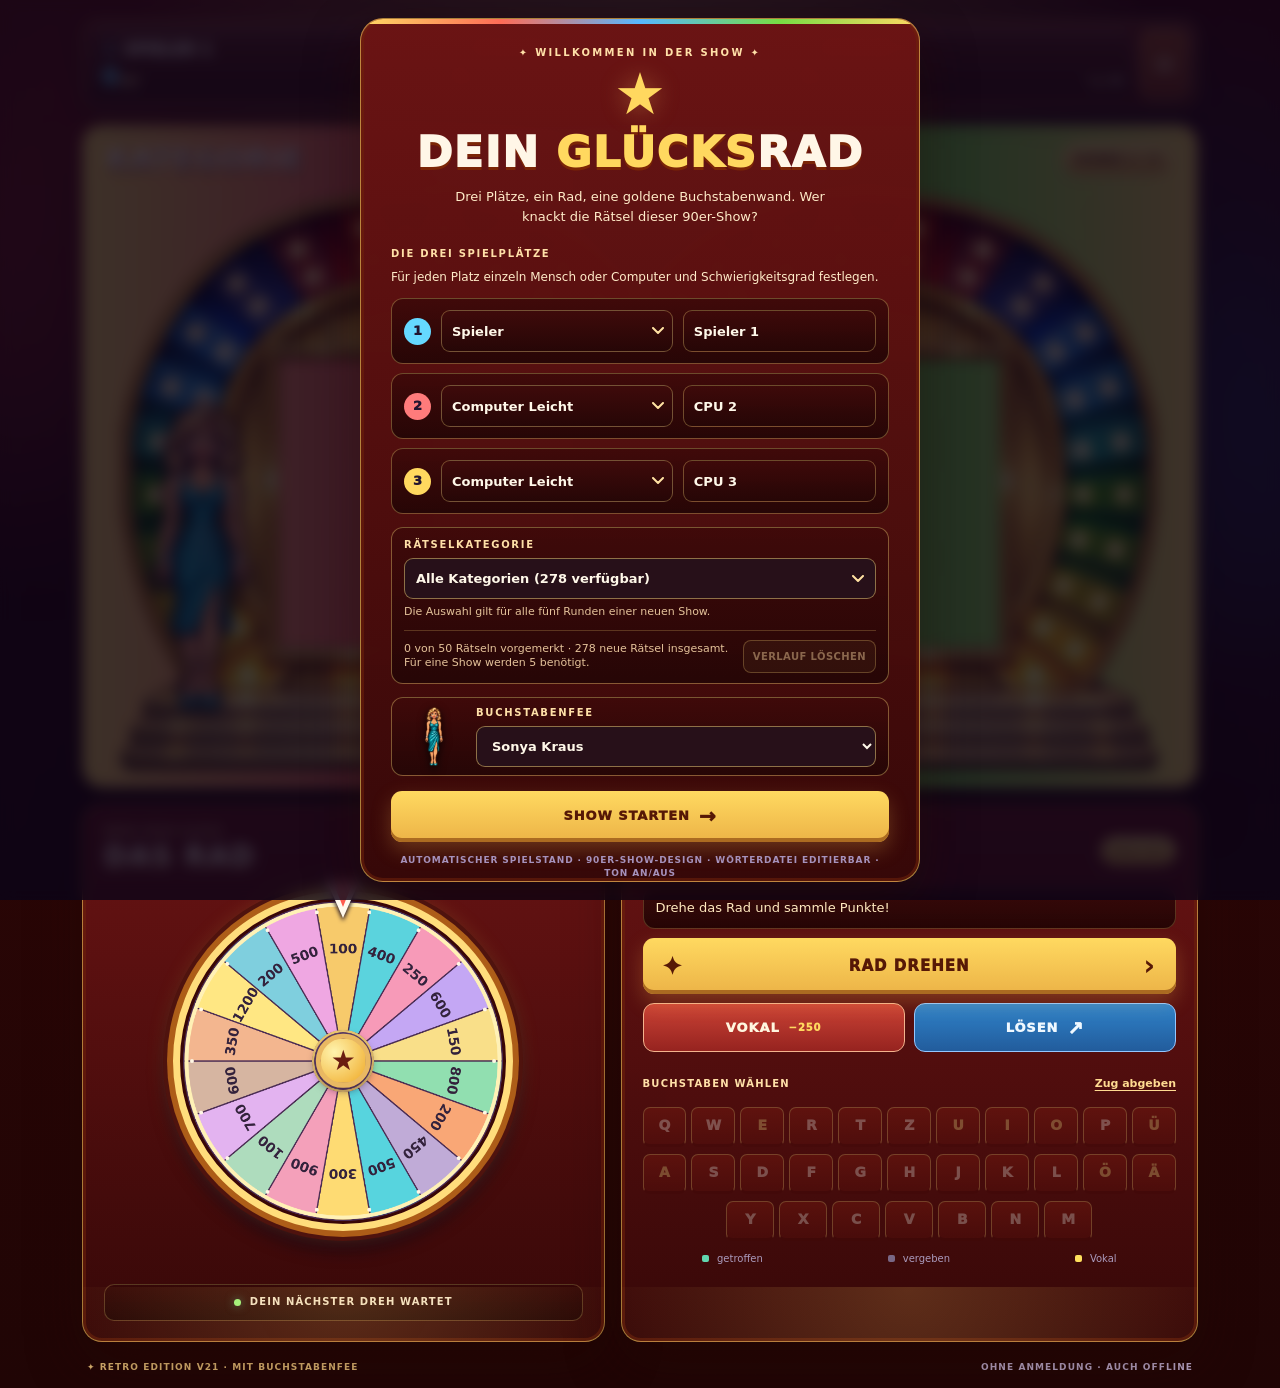
==== commit 9e3708c3: "mindfagg: Dateien synchronisieren" ====
--- a/index.html
+++ b/index.html
@@ -5,7 +5,12 @@
   <meta name="viewport" content="width=device-width, initial-scale=1, viewport-fit=cover">
   <meta name="theme-color" content="#490c0a">
   <meta name="description" content="Ein mobilfreundliches Retro-Glücksrad für drei Spieler – lokal oder gegen den Computer, komplett offline spielbar.">
-  <title>Glücksrad – Retro Edition v20</title>
+  <title>Glücksrad – Retro Edition v21</title>
+  <link rel="manifest" href="manifest.webmanifest">
+  <link rel="icon" type="image/png" sizes="192x192" href="icons/icon-192.png">
+  <link rel="apple-touch-icon" sizes="180x180" href="icons/apple-touch-icon.png">
+  <meta name="apple-mobile-web-app-capable" content="yes">
+  <meta name="apple-mobile-web-app-status-bar-style" content="black-translucent">
   <link rel="stylesheet" href="styles.css">
 </head>
 <body>
@@ -78,7 +83,7 @@
         </section>
       </div>
     </main>
-    <footer class="footer"><span>✦ RETRO EDITION V20 · MIT BUCHSTABENFEE</span><span id="saveStatus">OHNE ANMELDUNG · AUCH OFFLINE</span></footer>
+    <footer class="footer"><span>✦ RETRO EDITION V21 · MIT BUCHSTABENFEE</span><span id="saveStatus">OHNE ANMELDUNG · AUCH OFFLINE</span></footer>
   </div>
 
   <div class="overlay" id="setupOverlay" role="dialog" aria-modal="true" aria-labelledby="setupTitle">
@@ -139,6 +144,10 @@
           <option value="">Alle Kategorien</option>
         </select>
         <p id="categoryHint" class="category-hint">Die Auswahl gilt für alle fünf Runden einer neuen Show.</p>
+        <div class="puzzle-history-tools">
+          <p id="historyHint" class="category-hint" role="status" aria-live="polite">Die letzten 50 Rätsel werden nicht erneut verwendet.</p>
+          <button type="button" class="history-reset" id="resetHistoryBtn" disabled>VERLAUF LÖSCHEN</button>
+        </div>
       </div>
       <div class="fairy-config" aria-label="Auswahl der Buchstabenfee">
         <div class="fairy-choice-preview" id="fairyPreview" aria-hidden="true"></div>
@@ -170,6 +179,8 @@
   <script src="raetselbrett.js"></script>
   <script src="feen.js"></script>
   <script src="buchstabenfee.js"></script>
+  <script src="raetselverlauf.js"></script>
   <script src="spiel.js"></script>
+  <script src="pwa.js" defer></script>
 </body>
 </html>
--- a/styles.css
+++ b/styles.css
@@ -1054,3 +1054,33 @@
   .category-select{min-height:38px;font-size:12px}
   .category-hint{font-size:10px}
 }
+
+/* V21: Rätselverlauf im Startmenü (bewusstes Zurücksetzen nach Erschöpfung). */
+.puzzle-history-tools {
+  display:flex;
+  gap:10px;
+  align-items:center;
+  justify-content:space-between;
+  margin-top:10px;
+  padding-top:9px;
+  border-top:1px solid rgba(255,219,121,.22);
+}
+.puzzle-history-tools .category-hint { margin:0; flex:1; }
+.history-reset {
+  flex:none;
+  min-height:33px;
+  padding:6px 9px;
+  border-radius:8px;
+  border:1px solid rgba(255,219,121,.6);
+  background:rgba(255,219,121,.10);
+  color:#ffdda3;
+  font:800 10px system-ui,sans-serif;
+  letter-spacing:.04em;
+}
+.history-reset:hover:not(:disabled) {background:rgba(255,219,121,.23)}
+.history-reset:disabled {opacity:.45}
+.history-reset:focus-visible {outline:3px solid var(--yellow);outline-offset:2px}
+@media(max-width:430px){
+  .puzzle-history-tools {flex-wrap:wrap;gap:8px}
+  .history-reset {margin-left:auto}
+}
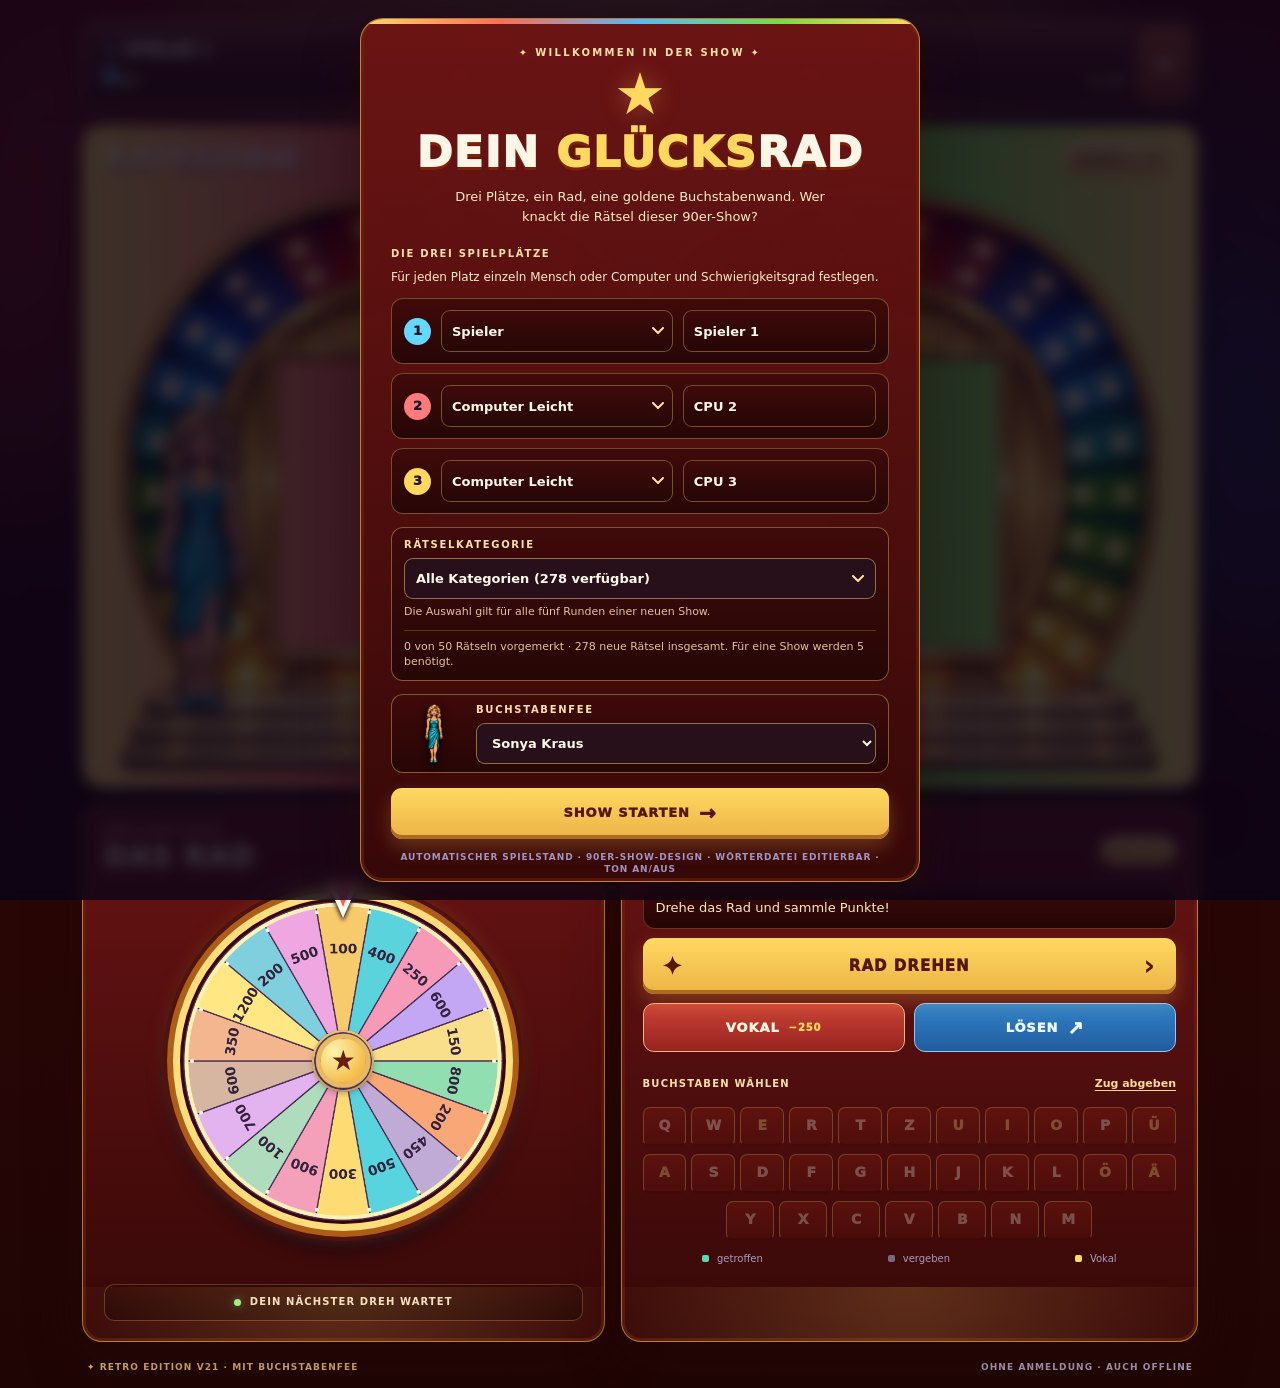
==== commit 67bf4ef9: "mindfagg: Dateien synchronisieren" ====
--- a/index.html
+++ b/index.html
@@ -145,8 +145,7 @@
         </select>
         <p id="categoryHint" class="category-hint">Die Auswahl gilt für alle fünf Runden einer neuen Show.</p>
         <div class="puzzle-history-tools">
-          <p id="historyHint" class="category-hint" role="status" aria-live="polite">Die letzten 50 Rätsel werden nicht erneut verwendet.</p>
-          <button type="button" class="history-reset" id="resetHistoryBtn" disabled>VERLAUF LÖSCHEN</button>
+          <p id="historyHint" class="category-hint" role="status" aria-live="polite">Die letzten 50 Rätsel bleiben gesperrt, solange mindestens 5 neue Rätsel verfügbar sind.</p>
         </div>
       </div>
       <div class="fairy-config" aria-label="Auswahl der Buchstabenfee">
--- a/styles.css
+++ b/styles.css
@@ -1055,32 +1055,10 @@
   .category-hint{font-size:10px}
 }
 
-/* V21: Rätselverlauf im Startmenü (bewusstes Zurücksetzen nach Erschöpfung). */
+/* Hinweis zum Rätselverlauf im Startmenü. */
 .puzzle-history-tools {
-  display:flex;
-  gap:10px;
-  align-items:center;
-  justify-content:space-between;
   margin-top:10px;
   padding-top:9px;
   border-top:1px solid rgba(255,219,121,.22);
 }
-.puzzle-history-tools .category-hint { margin:0; flex:1; }
-.history-reset {
-  flex:none;
-  min-height:33px;
-  padding:6px 9px;
-  border-radius:8px;
-  border:1px solid rgba(255,219,121,.6);
-  background:rgba(255,219,121,.10);
-  color:#ffdda3;
-  font:800 10px system-ui,sans-serif;
-  letter-spacing:.04em;
-}
-.history-reset:hover:not(:disabled) {background:rgba(255,219,121,.23)}
-.history-reset:disabled {opacity:.45}
-.history-reset:focus-visible {outline:3px solid var(--yellow);outline-offset:2px}
-@media(max-width:430px){
-  .puzzle-history-tools {flex-wrap:wrap;gap:8px}
-  .history-reset {margin-left:auto}
-}
+.puzzle-history-tools .category-hint {margin:0}
